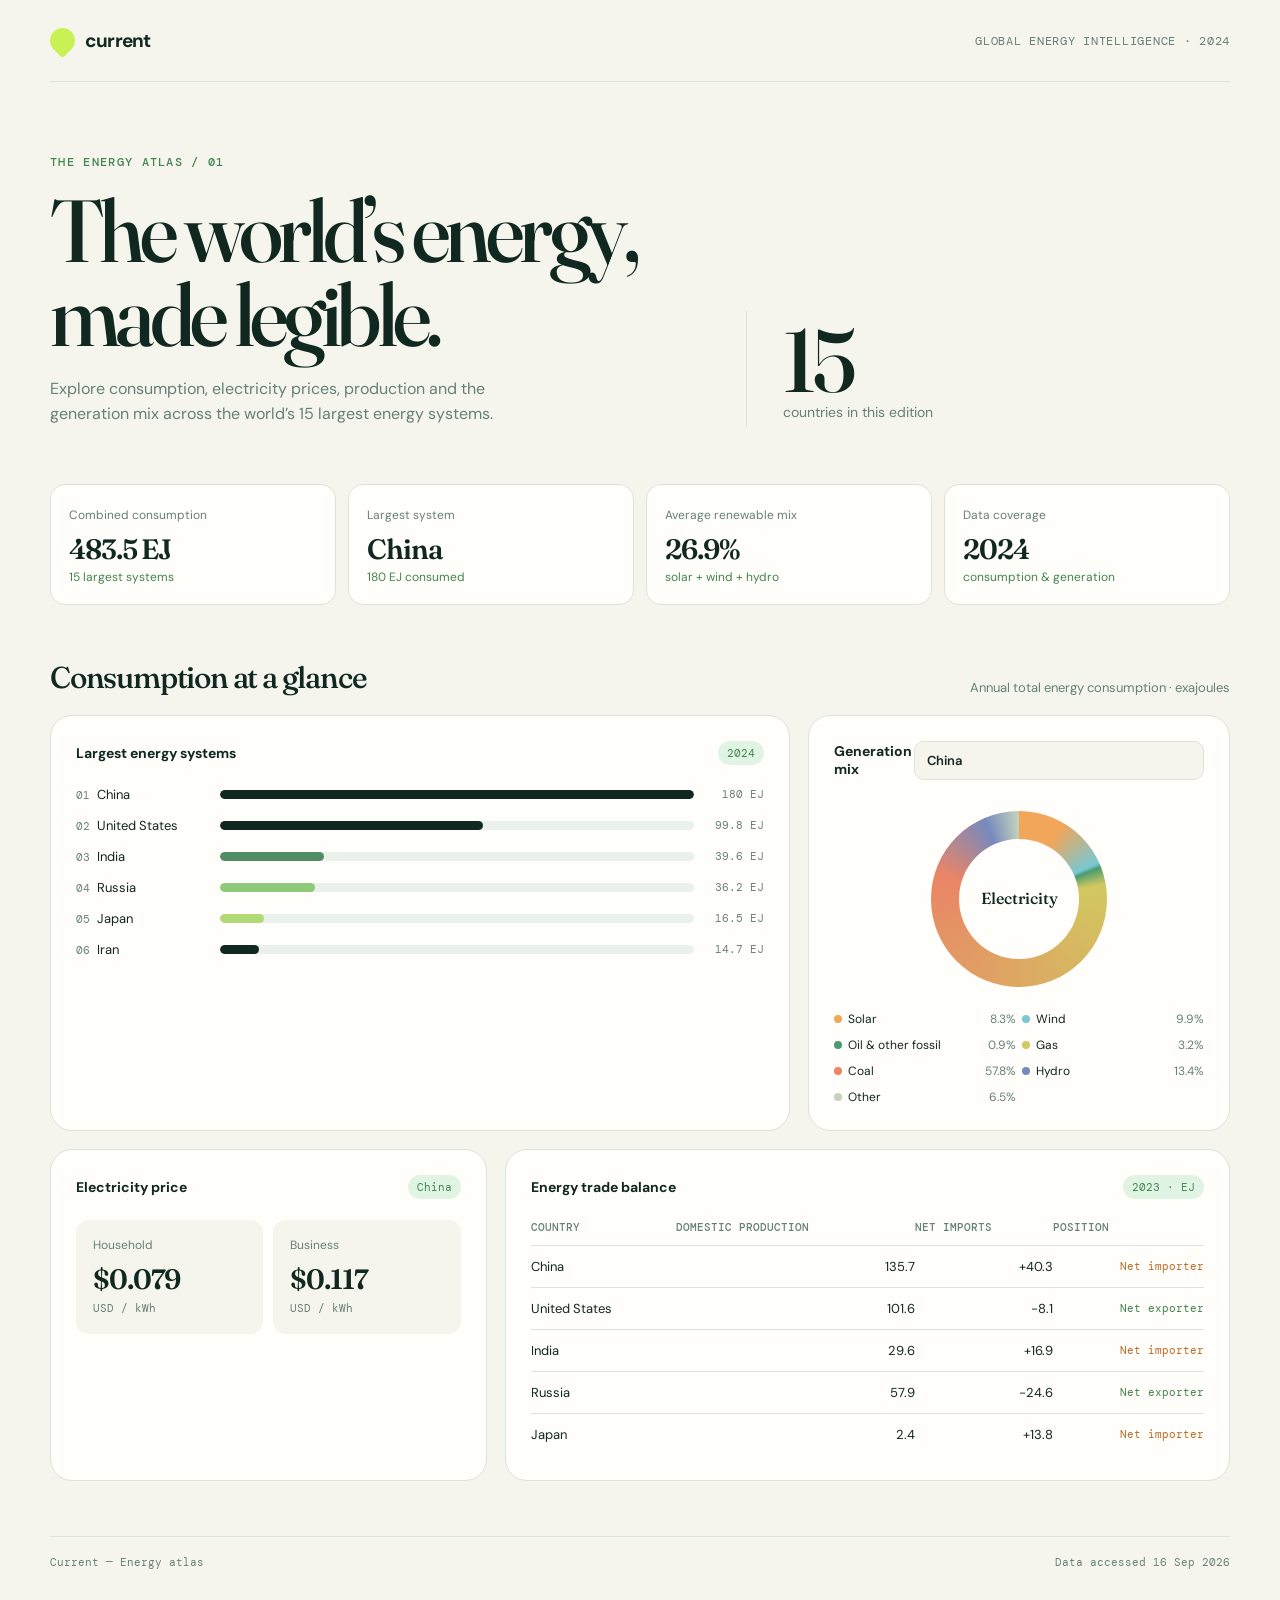
==== index.html @ 4c7f2e37 "init commit" ====
<!doctype html>
<html lang="en">
<head>
  <meta charset="utf-8" />
  <meta name="viewport" content="width=device-width, initial-scale=1" />
  <meta name="description" content="A clear view of the world's largest energy systems." />
  <title>Current / Energy Atlas</title>
  <link rel="preconnect" href="https://fonts.googleapis.com">
  <link rel="preconnect" href="https://fonts.gstatic.com" crossorigin>
  <link href="https://fonts.googleapis.com/css2?family=DM+Mono:wght@400;500&family=DM+Sans:opsz,wght@9..40,400;9..40,500;9..40,600;9..40,700&family=Fraunces:opsz,wght@9..144,500;9..144,600&display=swap" rel="stylesheet">
  <style>
    :root { --ink:#10281f; --muted:#658077; --line:#d9e4dd; --paper:#f5f5ee; --card:#fffefa; --lime:#c8f254; --mint:#dff4e2; --blue:#6bd5ce; --orange:#ffb364; --radius:22px; }
    * { box-sizing:border-box; } body { margin:0; background:var(--paper); color:var(--ink); font-family:"DM Sans",system-ui,sans-serif; }
    .shell { width:min(1180px,calc(100% - 40px)); margin:auto; }
    nav { height:82px; display:flex; align-items:center; justify-content:space-between; border-bottom:1px solid var(--line); }
    .brand { font-size:19px; font-weight:700; letter-spacing:-.8px; display:flex; align-items:center; gap:10px; }.mark{width:25px;height:25px;border-radius:50% 50% 50% 3px;background:var(--lime);transform:rotate(-45deg);display:inline-block}.nav-note{font:12px "DM Mono",monospace;color:var(--muted);text-transform:uppercase;letter-spacing:.06em}
    .hero { padding:72px 0 42px; display:grid; grid-template-columns:1.15fr .85fr; gap:42px; align-items:end; }.eyebrow { color:#43844f; text-transform:uppercase; font:500 12px "DM Mono",monospace; letter-spacing:.11em; }.hero h1{font:500 clamp(48px,7vw,88px)/.96 Fraunces,Georgia,serif; letter-spacing:-.055em; margin:18px 0 20px; max-width:740px}.hero p { max-width:460px; line-height:1.55;color:var(--muted);font-size:16px;margin:0 }.hero-stat{border-left:1px solid var(--line);padding:10px 0 5px 36px}.hero-stat b{display:block;font:500 clamp(56px,7vw,88px)/.9 Fraunces,serif;letter-spacing:-.06em}.hero-stat span{color:var(--muted);font-size:14px}
    .metrics{display:grid;grid-template-columns:repeat(4,1fr);gap:12px;margin:15px 0 54px}.metric{background:var(--card);border:1px solid var(--line);border-radius:15px;padding:18px}.metric .label{color:var(--muted);font-size:12px}.metric strong{display:block;font:600 28px/1.15 Fraunces,serif;letter-spacing:-.04em;margin-top:9px}.metric em{font-style:normal;font-size:12px;color:#43844f}
    .section-head{display:flex;justify-content:space-between;align-items:flex-end;margin-bottom:19px}.section-head h2{font:500 30px Fraunces,serif;letter-spacing:-.04em;margin:0}.section-head p{margin:0;color:var(--muted);font-size:13px}.dashboard{display:grid;grid-template-columns:1.58fr .9fr;gap:18px}.panel{background:var(--card);border:1px solid var(--line);border-radius:var(--radius);padding:25px}.panel-title{display:flex;align-items:center;justify-content:space-between;margin-bottom:21px}.panel-title h3{font-size:14px;margin:0}.pill{background:var(--mint);color:#43844f;border-radius:20px;padding:5px 9px;font:11px "DM Mono",monospace}
    .bar-row{display:grid;grid-template-columns:134px 1fr 60px;gap:10px;align-items:center;margin:14px 0;font-size:13px}.rank{color:var(--muted);font:11px "DM Mono",monospace;margin-right:7px}.track{height:9px;border-radius:10px;background:#eaf0ea;overflow:hidden}.fill{height:100%;border-radius:10px;background:var(--ink)}.bar-row:nth-child(3) .fill{background:#518c65}.bar-row:nth-child(4) .fill{background:#8ec977}.bar-row:nth-child(5) .fill{background:#b2da74}.value{text-align:right;font:11px "DM Mono",monospace;color:var(--muted)}
    .country-select{width:100%;appearance:none;border:1px solid var(--line);border-radius:10px;padding:10px 34px 10px 12px;background:var(--paper);font:600 13px "DM Sans";color:var(--ink)}.mix-wrap{display:flex;align-items:center;justify-content:center;margin:31px 0 24px}.donut{width:176px;height:176px;border-radius:50%;position:relative;background:conic-gradient(var(--colors));}.donut:after{content:"Electricity";position:absolute;inset:28px;background:var(--card);border-radius:50%;display:grid;place-items:center;text-align:center;font:500 16px/1.1 Fraunces,serif}.legend{display:grid;grid-template-columns:1fr 1fr;gap:10px 6px;font-size:12px}.legend div{display:flex;align-items:center;justify-content:space-between;color:var(--muted)}.dot{width:8px;height:8px;border-radius:50%;display:inline-block;margin-right:6px}.legend-label{margin-right:auto;color:var(--ink)}
    .lower{display:grid;grid-template-columns:.94fr 1.56fr;gap:18px;margin:18px 0 55px}.price{display:grid;grid-template-columns:1fr 1fr;gap:10px}.price-card{background:var(--paper);border-radius:13px;padding:17px}.price-card span{display:block;color:var(--muted);font-size:12px}.price-card strong{font:600 28px Fraunces,serif;letter-spacing:-.04em;display:block;margin-top:9px}.price-card small{font:11px "DM Mono",monospace;color:var(--muted)}
    .table{width:100%;border-collapse:collapse;font-size:13px}.table th{font:500 11px "DM Mono",monospace;text-transform:uppercase;color:var(--muted);padding:0 0 11px;text-align:left}.table td{padding:12px 0;border-top:1px solid var(--line)}.table td:not(:first-child){text-align:right}.trade{font:11px "DM Mono",monospace}.trade.export{color:#43844f}.trade.import{color:#bd6a28} footer{border-top:1px solid var(--line);padding:18px 0 40px;color:var(--muted);display:flex;justify-content:space-between;font:11px "DM Mono",monospace}
    @media(max-width:760px){.shell{width:min(100% - 28px,1180px)}nav{height:67px}.hero{padding:44px 0 30px;display:block}.hero-stat{border-left:0;border-top:1px solid var(--line);padding:26px 0 0;margin-top:35px}.metrics{grid-template-columns:1fr 1fr;margin-bottom:40px}.dashboard,.lower{grid-template-columns:1fr}.bar-row{grid-template-columns:110px 1fr 52px}.section-head p{display:none}.nav-note{display:none}.panel{padding:19px}.hero h1{font-size:51px}}
  </style>
</head>
<body>
  <main class="shell">
    <nav><div class="brand"><i class="mark"></i>current</div><div class="nav-note">Global energy intelligence · 2024</div></nav>
    <section class="hero"><div><div class="eyebrow">The energy atlas / 01</div><h1>The world’s energy, made legible.</h1><p>Explore consumption, electricity prices, production and the generation mix across the world’s 15 largest energy systems.</p></div><div class="hero-stat"><b id="countryCount">15</b><span>countries in this edition</span></div></section>
    <section class="metrics" id="metrics"></section>
    <div class="section-head"><h2>Consumption at a glance</h2><p>Annual total energy consumption · exajoules</p></div>
    <section class="dashboard"><article class="panel"><div class="panel-title"><h3>Largest energy systems</h3><span class="pill">2024</span></div><div id="bars"></div></article><article class="panel"><div class="panel-title"><h3>Generation mix</h3><select class="country-select" id="countrySelect" aria-label="Select country"></select></div><div class="mix-wrap"><div id="donut" class="donut"></div></div><div id="legend" class="legend"></div></article></section>
    <section class="lower"><article class="panel"><div class="panel-title"><h3>Electricity price</h3><span class="pill" id="priceCountry">China</span></div><div class="price"><div class="price-card"><span>Household</span><strong id="housePrice">—</strong><small>USD / kWh</small></div><div class="price-card"><span>Business</span><strong id="businessPrice">—</strong><small>USD / kWh</small></div></div></article><article class="panel"><div class="panel-title"><h3>Energy trade balance</h3><span class="pill">2023 · EJ</span></div><table class="table"><thead><tr><th>Country</th><th>Domestic production</th><th>Net imports</th><th>Position</th></tr></thead><tbody id="tradeRows"></tbody></table></article></section>
    <footer><span>Current — Energy atlas</span><span id="updated">Data accessed 16 Sep 2026</span></footer>
  </main>
  <script>
    const colors = ['#f1a65a','#79c8d2','#4c9b70','#d1c860','#ea8566','#7789bd','#c3d3bd'];
    const labels = ['Solar','Wind','Oil & other fossil','Gas','Coal','Hydro','Other'];
    const fields = ['electricity_generation_solar_pct','electricity_generation_wind_pct','electricity_generation_oil_and_other_fossil_pct','electricity_generation_gas_pct','electricity_generation_coal_pct','electricity_generation_hydro_pct','electricity_generation_other_pct'];
    function parseCSV(text){ const rows=[]; let row=[],cell='',q=false; for(let i=0;i<text.length;i++){let c=text[i]; if(c==='"'){if(q&&text[i+1]==='"'){cell+='"';i++}else q=!q}else if(c===','&&!q){row.push(cell);cell=''}else if((c==='\n'||c==='\r')&&!q){if(c==='\r'&&text[i+1]==='\n')i++;row.push(cell); if(row.length>1)rows.push(row);row=[];cell=''}else cell+=c} if(cell||row.length){row.push(cell);rows.push(row)} let head=rows.shift();return rows.map(r=>Object.fromEntries(head.map((h,i)=>[h,r[i]??'']))); }
    const num=(x)=>Number(x)||0, fmt=(x,d=1)=>num(x).toLocaleString(undefined,{maximumFractionDigits:d});
    fetch('energy-data.csv').then(r=>r.text()).then(text=>render(parseCSV(text))).catch(()=>document.body.insertAdjacentHTML('afterbegin','<p>Could not load energy-data.csv. Please serve this folder with a local web server.</p>'));
    function render(data){
      data.sort((a,b)=>num(a.total_energy_consumption_rank)-num(b.total_energy_consumption_rank)); document.querySelector('#countryCount').textContent=data.length;
      const total=data.reduce((s,d)=>s+num(d.total_energy_consumption_exajoules),0), renewable=data.reduce((s,d)=>s+num(d.electricity_generation_solar_pct)+num(d.electricity_generation_wind_pct)+num(d.electricity_generation_hydro_pct),0)/data.length;
      document.querySelector('#metrics').innerHTML=`<div class="metric"><span class="label">Combined consumption</span><strong>${fmt(total)} EJ</strong><em>15 largest systems</em></div><div class="metric"><span class="label">Largest system</span><strong>${data[0].country}</strong><em>${fmt(data[0].total_energy_consumption_exajoules)} EJ consumed</em></div><div class="metric"><span class="label">Average renewable mix</span><strong>${fmt(renewable)}%</strong><em>solar + wind + hydro</em></div><div class="metric"><span class="label">Data coverage</span><strong>2024</strong><em>consumption & generation</em></div>`;
      const top=data.slice(0,6), max=num(top[0].total_energy_consumption_exajoules); document.querySelector('#bars').innerHTML=top.map((d,i)=>`<div class="bar-row"><div><span class="rank">0${i+1}</span>${d.country}</div><div class="track"><div class="fill" style="width:${num(d.total_energy_consumption_exajoules)/max*100}%"></div></div><div class="value">${fmt(d.total_energy_consumption_exajoules)} EJ</div></div>`).join('');
      const select=document.querySelector('#countrySelect');select.innerHTML=data.map(d=>`<option>${d.country}</option>`).join(''); select.addEventListener('change',()=>showCountry(data.find(d=>d.country===select.value)));showCountry(data[0]);
      document.querySelector('#tradeRows').innerHTML=data.slice(0,5).map(d=>{let n=num(d.total_energy_net_imports_ej), kind=n>0?'import':'export';return `<tr><td>${d.country}</td><td>${fmt(d.total_energy_domestic_production_ej)}</td><td>${n>0?'+':''}${fmt(n)}</td><td class="trade ${kind}">${kind==='import'?'Net importer':'Net exporter'}</td></tr>`}).join('');
      function showCountry(d){const values=fields.map(f=>num(d[f])), stops=values.reduce((a,v,i)=>{let p=(a[i-1]?.p||0)+v; a.push({p,c:colors[i]});return a},[]).map(s=>`${s.c} ${s.p.toFixed(2)}%`).join(','); document.querySelector('#donut').style.setProperty('--colors',stops);document.querySelector('#legend').innerHTML=values.map((v,i)=>`<div><i class="dot" style="background:${colors[i]}"></i><span class="legend-label">${labels[i]}</span><span>${fmt(v)}%</span></div>`).join('');document.querySelector('#priceCountry').textContent=d.country;document.querySelector('#housePrice').textContent=d.household_price_usd_per_kwh?`$${Number(d.household_price_usd_per_kwh).toFixed(3)}`:'—';document.querySelector('#businessPrice').textContent=d.business_price_usd_per_kwh?`$${Number(d.business_price_usd_per_kwh).toFixed(3)}`:'—';}
    }
  </script>
</body>
</html>
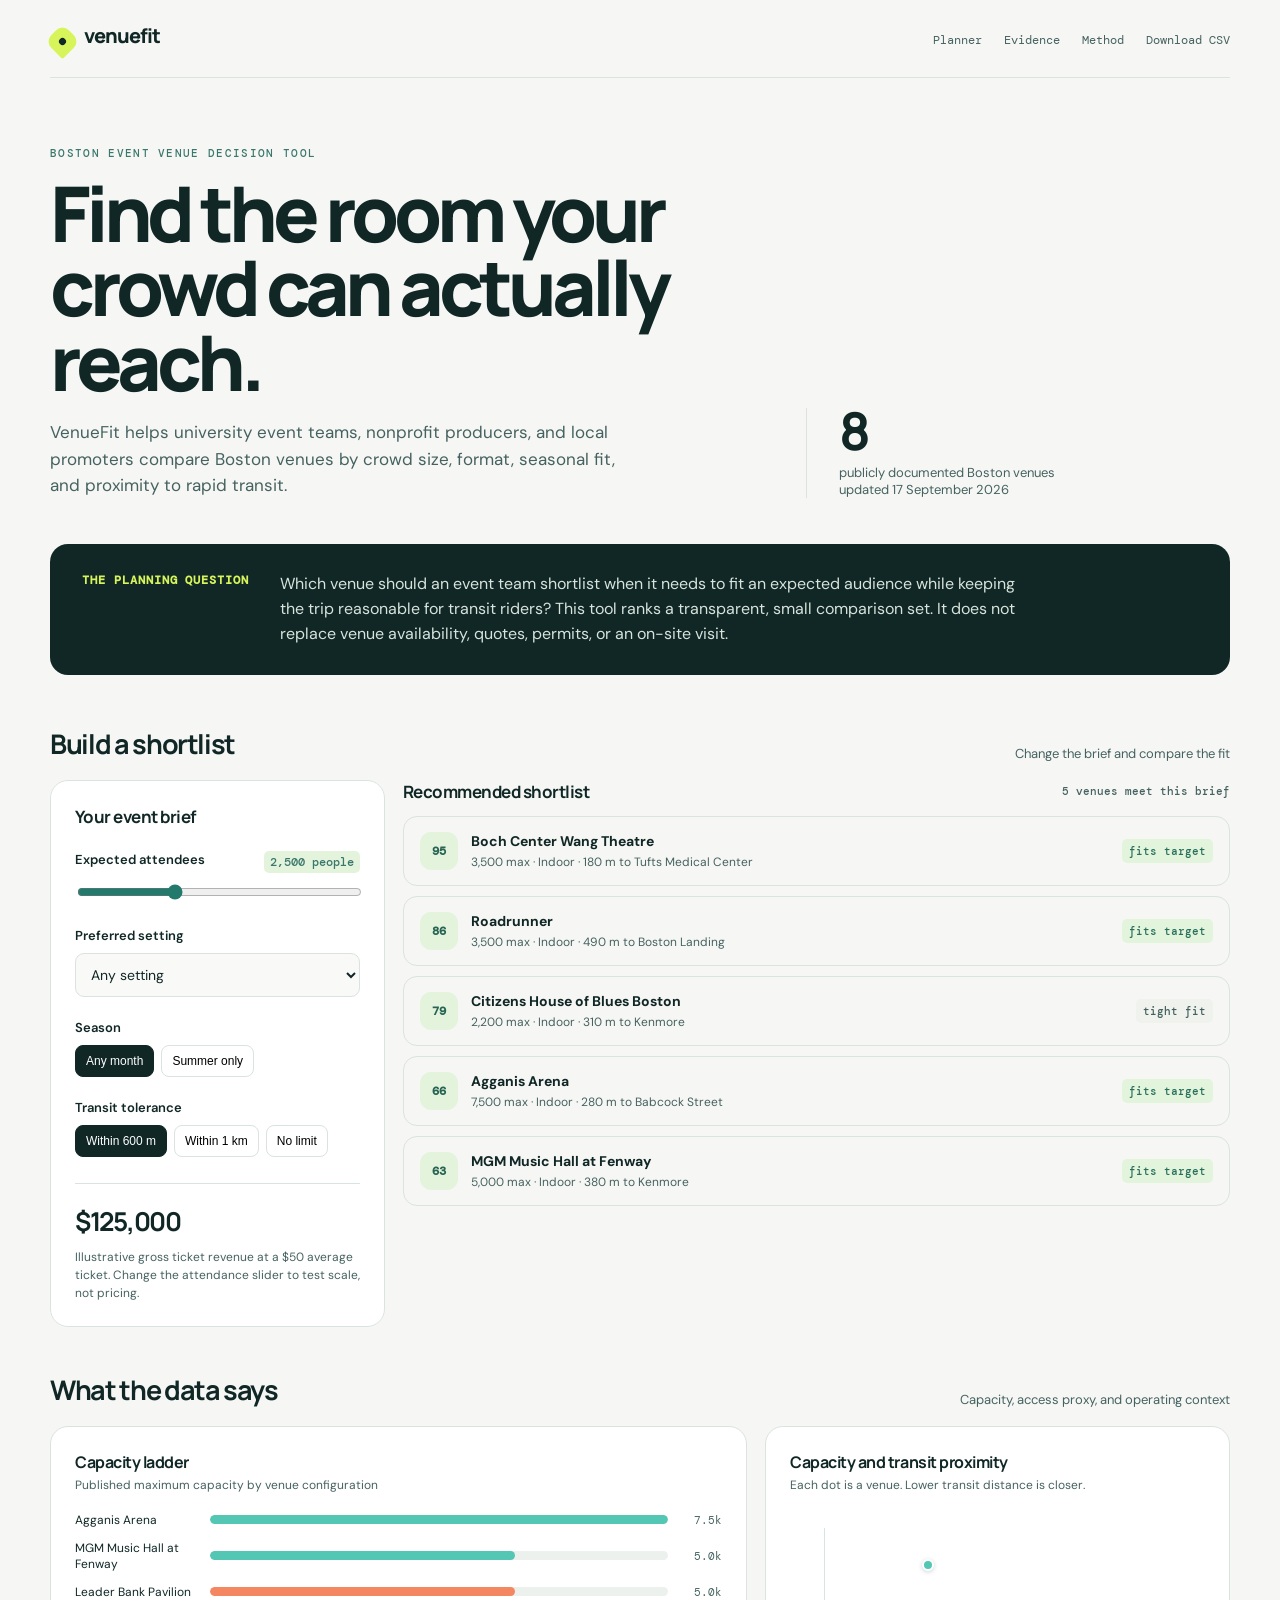
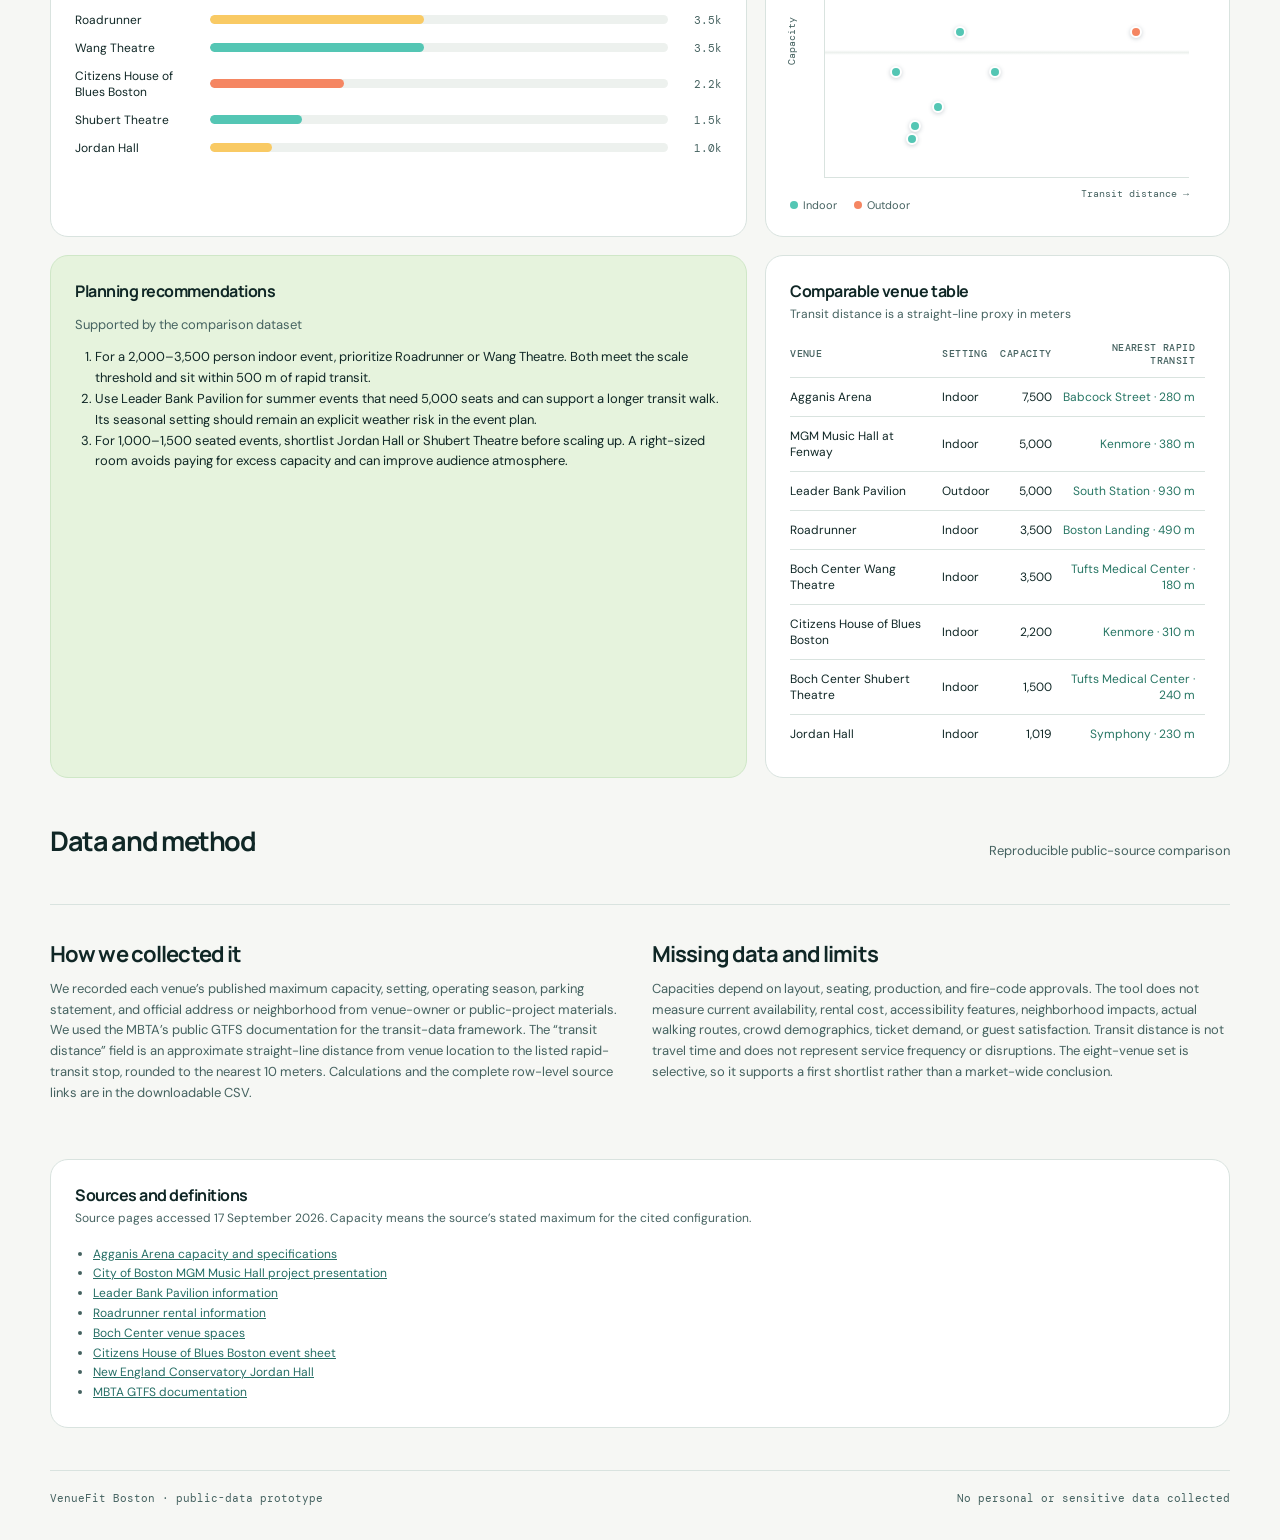
==== commit f11fba97: "initial deliverables" ====
--- a/index.html
+++ b/index.html
@@ -1,55 +1,39 @@
 <!doctype html>
 <html lang="en">
 <head>
-  <meta charset="utf-8" />
-  <meta name="viewport" content="width=device-width, initial-scale=1" />
-  <meta name="description" content="A clear view of the world's largest energy systems." />
-  <title>Current / Energy Atlas</title>
-  <link rel="preconnect" href="https://fonts.googleapis.com">
-  <link rel="preconnect" href="https://fonts.gstatic.com" crossorigin>
-  <link href="https://fonts.googleapis.com/css2?family=DM+Mono:wght@400;500&family=DM+Sans:opsz,wght@9..40,400;9..40,500;9..40,600;9..40,700&family=Fraunces:opsz,wght@9..144,500;9..144,600&display=swap" rel="stylesheet">
+  <meta charset="utf-8"><meta name="viewport" content="width=device-width,initial-scale=1">
+  <title>VenueFit Boston | Event venue planner</title>
+  <meta name="description" content="A public-data venue planner for Boston event teams.">
+  <link rel="preconnect" href="https://fonts.googleapis.com"><link rel="preconnect" href="https://fonts.gstatic.com" crossorigin>
+  <link href="https://fonts.googleapis.com/css2?family=DM+Mono:wght@400;500&family=DM+Sans:opsz,wght@9..40,400;9..40,500;9..40,600;9..40,700&family=Manrope:wght@500;600;700;800&display=swap" rel="stylesheet">
   <style>
-    :root { --ink:#10281f; --muted:#658077; --line:#d9e4dd; --paper:#f5f5ee; --card:#fffefa; --lime:#c8f254; --mint:#dff4e2; --blue:#6bd5ce; --orange:#ffb364; --radius:22px; }
-    * { box-sizing:border-box; } body { margin:0; background:var(--paper); color:var(--ink); font-family:"DM Sans",system-ui,sans-serif; }
-    .shell { width:min(1180px,calc(100% - 40px)); margin:auto; }
-    nav { height:82px; display:flex; align-items:center; justify-content:space-between; border-bottom:1px solid var(--line); }
-    .brand { font-size:19px; font-weight:700; letter-spacing:-.8px; display:flex; align-items:center; gap:10px; }.mark{width:25px;height:25px;border-radius:50% 50% 50% 3px;background:var(--lime);transform:rotate(-45deg);display:inline-block}.nav-note{font:12px "DM Mono",monospace;color:var(--muted);text-transform:uppercase;letter-spacing:.06em}
-    .hero { padding:72px 0 42px; display:grid; grid-template-columns:1.15fr .85fr; gap:42px; align-items:end; }.eyebrow { color:#43844f; text-transform:uppercase; font:500 12px "DM Mono",monospace; letter-spacing:.11em; }.hero h1{font:500 clamp(48px,7vw,88px)/.96 Fraunces,Georgia,serif; letter-spacing:-.055em; margin:18px 0 20px; max-width:740px}.hero p { max-width:460px; line-height:1.55;color:var(--muted);font-size:16px;margin:0 }.hero-stat{border-left:1px solid var(--line);padding:10px 0 5px 36px}.hero-stat b{display:block;font:500 clamp(56px,7vw,88px)/.9 Fraunces,serif;letter-spacing:-.06em}.hero-stat span{color:var(--muted);font-size:14px}
-    .metrics{display:grid;grid-template-columns:repeat(4,1fr);gap:12px;margin:15px 0 54px}.metric{background:var(--card);border:1px solid var(--line);border-radius:15px;padding:18px}.metric .label{color:var(--muted);font-size:12px}.metric strong{display:block;font:600 28px/1.15 Fraunces,serif;letter-spacing:-.04em;margin-top:9px}.metric em{font-style:normal;font-size:12px;color:#43844f}
-    .section-head{display:flex;justify-content:space-between;align-items:flex-end;margin-bottom:19px}.section-head h2{font:500 30px Fraunces,serif;letter-spacing:-.04em;margin:0}.section-head p{margin:0;color:var(--muted);font-size:13px}.dashboard{display:grid;grid-template-columns:1.58fr .9fr;gap:18px}.panel{background:var(--card);border:1px solid var(--line);border-radius:var(--radius);padding:25px}.panel-title{display:flex;align-items:center;justify-content:space-between;margin-bottom:21px}.panel-title h3{font-size:14px;margin:0}.pill{background:var(--mint);color:#43844f;border-radius:20px;padding:5px 9px;font:11px "DM Mono",monospace}
-    .bar-row{display:grid;grid-template-columns:134px 1fr 60px;gap:10px;align-items:center;margin:14px 0;font-size:13px}.rank{color:var(--muted);font:11px "DM Mono",monospace;margin-right:7px}.track{height:9px;border-radius:10px;background:#eaf0ea;overflow:hidden}.fill{height:100%;border-radius:10px;background:var(--ink)}.bar-row:nth-child(3) .fill{background:#518c65}.bar-row:nth-child(4) .fill{background:#8ec977}.bar-row:nth-child(5) .fill{background:#b2da74}.value{text-align:right;font:11px "DM Mono",monospace;color:var(--muted)}
-    .country-select{width:100%;appearance:none;border:1px solid var(--line);border-radius:10px;padding:10px 34px 10px 12px;background:var(--paper);font:600 13px "DM Sans";color:var(--ink)}.mix-wrap{display:flex;align-items:center;justify-content:center;margin:31px 0 24px}.donut{width:176px;height:176px;border-radius:50%;position:relative;background:conic-gradient(var(--colors));}.donut:after{content:"Electricity";position:absolute;inset:28px;background:var(--card);border-radius:50%;display:grid;place-items:center;text-align:center;font:500 16px/1.1 Fraunces,serif}.legend{display:grid;grid-template-columns:1fr 1fr;gap:10px 6px;font-size:12px}.legend div{display:flex;align-items:center;justify-content:space-between;color:var(--muted)}.dot{width:8px;height:8px;border-radius:50%;display:inline-block;margin-right:6px}.legend-label{margin-right:auto;color:var(--ink)}
-    .lower{display:grid;grid-template-columns:.94fr 1.56fr;gap:18px;margin:18px 0 55px}.price{display:grid;grid-template-columns:1fr 1fr;gap:10px}.price-card{background:var(--paper);border-radius:13px;padding:17px}.price-card span{display:block;color:var(--muted);font-size:12px}.price-card strong{font:600 28px Fraunces,serif;letter-spacing:-.04em;display:block;margin-top:9px}.price-card small{font:11px "DM Mono",monospace;color:var(--muted)}
-    .table{width:100%;border-collapse:collapse;font-size:13px}.table th{font:500 11px "DM Mono",monospace;text-transform:uppercase;color:var(--muted);padding:0 0 11px;text-align:left}.table td{padding:12px 0;border-top:1px solid var(--line)}.table td:not(:first-child){text-align:right}.trade{font:11px "DM Mono",monospace}.trade.export{color:#43844f}.trade.import{color:#bd6a28} footer{border-top:1px solid var(--line);padding:18px 0 40px;color:var(--muted);display:flex;justify-content:space-between;font:11px "DM Mono",monospace}
-    @media(max-width:760px){.shell{width:min(100% - 28px,1180px)}nav{height:67px}.hero{padding:44px 0 30px;display:block}.hero-stat{border-left:0;border-top:1px solid var(--line);padding:26px 0 0;margin-top:35px}.metrics{grid-template-columns:1fr 1fr;margin-bottom:40px}.dashboard,.lower{grid-template-columns:1fr}.bar-row{grid-template-columns:110px 1fr 52px}.section-head p{display:none}.nav-note{display:none}.panel{padding:19px}.hero h1{font-size:51px}}
+  :root{--ink:#102726;--mid:#456260;--line:#d9e3df;--paper:#f6f7f4;--surface:#fff;--lime:#d7f55a;--teal:#54c6b4;--coral:#f58662;--sun:#f9ca64;--radius:18px}*{box-sizing:border-box}html{scroll-behavior:smooth}body{margin:0;background:var(--paper);color:var(--ink);font-family:"DM Sans",system-ui,sans-serif}.wrap{width:min(1180px,calc(100% - 40px));margin:auto}nav{height:78px;display:flex;align-items:center;justify-content:space-between;border-bottom:1px solid var(--line)}.brand{font:800 20px Manrope,sans-serif;letter-spacing:-1px}.pin{display:inline-grid;place-items:center;width:25px;height:25px;border-radius:9px 9px 9px 2px;background:var(--lime);transform:rotate(-45deg);margin-right:9px}.pin:after{content:"";width:7px;height:7px;background:var(--ink);border-radius:50%}.pin+span{display:inline-block;transform:translateY(-2px)}nav a{color:var(--mid);text-decoration:none;font:12px "DM Mono",monospace;margin-left:22px}nav a:hover{color:var(--ink)}.hero{padding:68px 0 46px;display:grid;grid-template-columns:1.25fr .75fr;gap:50px}.kicker{font:500 11px "DM Mono",monospace;letter-spacing:.12em;text-transform:uppercase;color:#3b776d}.hero h1{font:800 clamp(42px,6vw,78px)/.97 Manrope,sans-serif;letter-spacing:-.065em;max-width:730px;margin:16px 0 20px}.hero p{color:var(--mid);font-size:17px;line-height:1.55;max-width:570px;margin:0}.hero-aside{align-self:end;border-left:1px solid var(--line);padding-left:32px}.hero-aside strong{display:block;font:700 52px/.9 Manrope,sans-serif;letter-spacing:-.06em}.hero-aside span{display:block;font-size:13px;color:var(--mid);margin-top:10px}.intro{background:var(--ink);color:#f4f8f2;border-radius:var(--radius);padding:28px 32px;display:grid;grid-template-columns:180px 1fr;gap:18px;margin-bottom:50px}.intro b{font:600 12px "DM Mono",monospace;letter-spacing:.08em;text-transform:uppercase;color:var(--lime)}.intro p{margin:0;line-height:1.55;color:#d7e3db;max-width:760px}.section-head{display:flex;align-items:end;justify-content:space-between;margin:44px 0 18px}.section-head h2{font:700 27px Manrope,sans-serif;letter-spacing:-.05em;margin:0}.section-head p{font-size:13px;color:var(--mid);margin:0}.planner{display:grid;grid-template-columns:335px 1fr;gap:18px}.controls,.panel{background:var(--surface);border:1px solid var(--line);border-radius:var(--radius)}.controls{padding:24px;height:max-content;position:sticky;top:16px}.controls h3{font:700 17px Manrope;margin:0 0 23px;letter-spacing:-.03em}.field{margin:0 0 22px}.field label{display:flex;justify-content:space-between;font-size:13px;font-weight:600;margin-bottom:9px}.field output{font:500 12px "DM Mono",monospace;color:#3b776d;background:#e4f4dc;padding:3px 6px;border-radius:5px}input[type=range]{width:100%;accent-color:#24796d}select{width:100%;border:1px solid var(--line);border-radius:9px;padding:11px;background:#f9faf8;color:var(--ink);font:14px "DM Sans"}.switches{display:flex;gap:7px;flex-wrap:wrap}.switch{border:1px solid var(--line);border-radius:8px;padding:8px 10px;background:#fff;font-size:12px;cursor:pointer}.switch.active{background:var(--ink);border-color:var(--ink);color:white}.calc{border-top:1px solid var(--line);padding-top:19px;margin-top:26px}.calc p{font-size:12px;color:var(--mid);line-height:1.5;margin:9px 0 0}.calc strong{font:700 26px Manrope;letter-spacing:-.05em}.result-top{display:flex;justify-content:space-between;align-items:center;margin-bottom:13px}.result-top h3{margin:0;font:700 17px Manrope;letter-spacing:-.03em}.count{font:500 11px "DM Mono",monospace;color:var(--mid)}.venue-list{display:grid;gap:10px}.venue{border:1px solid var(--line);border-radius:14px;padding:15px 16px;display:grid;grid-template-columns:39px 1fr auto;gap:12px;align-items:center;transition:.18s}.venue:hover{border-color:#98b7ae;transform:translateY(-1px)}.score{width:38px;height:38px;border-radius:11px;display:grid;place-items:center;background:#e4f4dc;color:#286454;font:600 12px "DM Mono",monospace}.venue h4{margin:0 0 4px;font-size:14px}.venue p{margin:0;color:var(--mid);font-size:12px}.tag{font:500 11px "DM Mono",monospace;padding:5px 7px;border-radius:5px;background:#f0f2ee;color:var(--mid);text-align:right}.tag.good{background:#e3f4dc;color:#28705c}.insights{display:grid;grid-template-columns:1.2fr .8fr;gap:18px}.panel{padding:24px}.panel h3{font:700 16px Manrope;margin:0 0 4px;letter-spacing:-.03em}.sub{font-size:12px;color:var(--mid);margin:0 0 19px}.bar-row{display:grid;grid-template-columns:125px 1fr 44px;gap:10px;align-items:center;margin:12px 0;font-size:12px}.track{height:9px;background:#edf1ee;border-radius:10px;overflow:hidden}.fill{height:100%;background:var(--teal);border-radius:10px}.bar-row:nth-child(4n) .fill{background:var(--sun)}.bar-row:nth-child(3n) .fill{background:var(--coral)}.bar-row span:last-child{text-align:right;color:var(--mid);font:11px "DM Mono",monospace}.scatter{height:250px;position:relative;border-bottom:1px solid var(--line);border-left:1px solid var(--line);margin:35px 16px 20px 34px;background:linear-gradient(to top,transparent 49%,#edf1ee 50%,transparent 51%)}.yaxis,.xaxis{position:absolute;font:10px "DM Mono",monospace;color:var(--mid)}.yaxis{transform:rotate(-90deg);left:-58px;top:106px}.xaxis{right:0;bottom:-23px}.dot{position:absolute;width:12px;height:12px;border:2px solid white;border-radius:50%;background:var(--teal);box-shadow:0 1px 4px #4564;cursor:default}.dot.outdoor{background:var(--coral)}.dot:hover:after{content:attr(data-name);position:absolute;white-space:nowrap;bottom:15px;left:7px;background:var(--ink);color:white;padding:5px 6px;border-radius:4px;font:10px "DM Mono",monospace;z-index:2}.legend{display:flex;gap:17px;color:var(--mid);font-size:11px}.legend i{display:inline-block;width:8px;height:8px;border-radius:50%;margin-right:5px;background:var(--teal)}.legend i.out{background:var(--coral)}.recommend{background:#e6f3dd;border-color:#cfe7c7}.recommend p{line-height:1.5;font-size:13px;margin:13px 0}.recommend ol{margin:12px 0 0;padding-left:20px;font-size:13px;line-height:1.6}.tablewrap{overflow:auto}.table{border-collapse:collapse;width:100%;font-size:12px}.table th{text-align:left;color:var(--mid);font:500 10px "DM Mono",monospace;text-transform:uppercase;letter-spacing:.04em;padding:0 10px 10px 0}.table td{padding:11px 10px 11px 0;border-top:1px solid var(--line)}.table td:nth-child(n+3),.table th:nth-child(n+3){text-align:right}.transit{color:#277664}.source-list{margin:0;padding-left:18px;font-size:12px;color:var(--mid);line-height:1.65}.source-list a{color:#256e65}.limits{display:grid;grid-template-columns:1fr 1fr;gap:24px;border-top:1px solid var(--line);margin-top:45px;padding:34px 0 55px}.limits h2{font:700 22px Manrope;letter-spacing:-.04em;margin:0 0 10px}.limits p{font-size:13px;line-height:1.6;color:var(--mid);margin:0}footer{padding:20px 0 35px;border-top:1px solid var(--line);display:flex;justify-content:space-between;font:11px "DM Mono",monospace;color:var(--mid)}@media(max-width:780px){.wrap{width:min(100% - 28px,1180px)}nav a:not(:last-child){display:none}.hero{padding:47px 0 30px;display:block}.hero-aside{border-left:0;border-top:1px solid var(--line);padding:25px 0 0;margin-top:32px}.intro{display:block;padding:22px;margin-bottom:35px}.intro p{margin-top:10px}.planner,.insights{grid-template-columns:1fr}.controls{position:static}.section-head p{display:none}.limits{grid-template-columns:1fr;gap:24px}.bar-row{grid-template-columns:105px 1fr 40px}.venue{grid-template-columns:37px 1fr}.venue .tag{grid-column:2;text-align:left;width:max-content}.panel{padding:18px}footer{display:block;line-height:2}}
   </style>
 </head>
-<body>
-  <main class="shell">
-    <nav><div class="brand"><i class="mark"></i>current</div><div class="nav-note">Global energy intelligence · 2024</div></nav>
-    <section class="hero"><div><div class="eyebrow">The energy atlas / 01</div><h1>The world’s energy, made legible.</h1><p>Explore consumption, electricity prices, production and the generation mix across the world’s 15 largest energy systems.</p></div><div class="hero-stat"><b id="countryCount">15</b><span>countries in this edition</span></div></section>
-    <section class="metrics" id="metrics"></section>
-    <div class="section-head"><h2>Consumption at a glance</h2><p>Annual total energy consumption · exajoules</p></div>
-    <section class="dashboard"><article class="panel"><div class="panel-title"><h3>Largest energy systems</h3><span class="pill">2024</span></div><div id="bars"></div></article><article class="panel"><div class="panel-title"><h3>Generation mix</h3><select class="country-select" id="countrySelect" aria-label="Select country"></select></div><div class="mix-wrap"><div id="donut" class="donut"></div></div><div id="legend" class="legend"></div></article></section>
-    <section class="lower"><article class="panel"><div class="panel-title"><h3>Electricity price</h3><span class="pill" id="priceCountry">China</span></div><div class="price"><div class="price-card"><span>Household</span><strong id="housePrice">—</strong><small>USD / kWh</small></div><div class="price-card"><span>Business</span><strong id="businessPrice">—</strong><small>USD / kWh</small></div></div></article><article class="panel"><div class="panel-title"><h3>Energy trade balance</h3><span class="pill">2023 · EJ</span></div><table class="table"><thead><tr><th>Country</th><th>Domestic production</th><th>Net imports</th><th>Position</th></tr></thead><tbody id="tradeRows"></tbody></table></article></section>
-    <footer><span>Current — Energy atlas</span><span id="updated">Data accessed 16 Sep 2026</span></footer>
-  </main>
-  <script>
-    const colors = ['#f1a65a','#79c8d2','#4c9b70','#d1c860','#ea8566','#7789bd','#c3d3bd'];
-    const labels = ['Solar','Wind','Oil & other fossil','Gas','Coal','Hydro','Other'];
-    const fields = ['electricity_generation_solar_pct','electricity_generation_wind_pct','electricity_generation_oil_and_other_fossil_pct','electricity_generation_gas_pct','electricity_generation_coal_pct','electricity_generation_hydro_pct','electricity_generation_other_pct'];
-    function parseCSV(text){ const rows=[]; let row=[],cell='',q=false; for(let i=0;i<text.length;i++){let c=text[i]; if(c==='"'){if(q&&text[i+1]==='"'){cell+='"';i++}else q=!q}else if(c===','&&!q){row.push(cell);cell=''}else if((c==='\n'||c==='\r')&&!q){if(c==='\r'&&text[i+1]==='\n')i++;row.push(cell); if(row.length>1)rows.push(row);row=[];cell=''}else cell+=c} if(cell||row.length){row.push(cell);rows.push(row)} let head=rows.shift();return rows.map(r=>Object.fromEntries(head.map((h,i)=>[h,r[i]??'']))); }
-    const num=(x)=>Number(x)||0, fmt=(x,d=1)=>num(x).toLocaleString(undefined,{maximumFractionDigits:d});
-    fetch('energy-data.csv').then(r=>r.text()).then(text=>render(parseCSV(text))).catch(()=>document.body.insertAdjacentHTML('afterbegin','<p>Could not load energy-data.csv. Please serve this folder with a local web server.</p>'));
-    function render(data){
-      data.sort((a,b)=>num(a.total_energy_consumption_rank)-num(b.total_energy_consumption_rank)); document.querySelector('#countryCount').textContent=data.length;
-      const total=data.reduce((s,d)=>s+num(d.total_energy_consumption_exajoules),0), renewable=data.reduce((s,d)=>s+num(d.electricity_generation_solar_pct)+num(d.electricity_generation_wind_pct)+num(d.electricity_generation_hydro_pct),0)/data.length;
-      document.querySelector('#metrics').innerHTML=`<div class="metric"><span class="label">Combined consumption</span><strong>${fmt(total)} EJ</strong><em>15 largest systems</em></div><div class="metric"><span class="label">Largest system</span><strong>${data[0].country}</strong><em>${fmt(data[0].total_energy_consumption_exajoules)} EJ consumed</em></div><div class="metric"><span class="label">Average renewable mix</span><strong>${fmt(renewable)}%</strong><em>solar + wind + hydro</em></div><div class="metric"><span class="label">Data coverage</span><strong>2024</strong><em>consumption & generation</em></div>`;
-      const top=data.slice(0,6), max=num(top[0].total_energy_consumption_exajoules); document.querySelector('#bars').innerHTML=top.map((d,i)=>`<div class="bar-row"><div><span class="rank">0${i+1}</span>${d.country}</div><div class="track"><div class="fill" style="width:${num(d.total_energy_consumption_exajoules)/max*100}%"></div></div><div class="value">${fmt(d.total_energy_consumption_exajoules)} EJ</div></div>`).join('');
-      const select=document.querySelector('#countrySelect');select.innerHTML=data.map(d=>`<option>${d.country}</option>`).join(''); select.addEventListener('change',()=>showCountry(data.find(d=>d.country===select.value)));showCountry(data[0]);
-      document.querySelector('#tradeRows').innerHTML=data.slice(0,5).map(d=>{let n=num(d.total_energy_net_imports_ej), kind=n>0?'import':'export';return `<tr><td>${d.country}</td><td>${fmt(d.total_energy_domestic_production_ej)}</td><td>${n>0?'+':''}${fmt(n)}</td><td class="trade ${kind}">${kind==='import'?'Net importer':'Net exporter'}</td></tr>`}).join('');
-      function showCountry(d){const values=fields.map(f=>num(d[f])), stops=values.reduce((a,v,i)=>{let p=(a[i-1]?.p||0)+v; a.push({p,c:colors[i]});return a},[]).map(s=>`${s.c} ${s.p.toFixed(2)}%`).join(','); document.querySelector('#donut').style.setProperty('--colors',stops);document.querySelector('#legend').innerHTML=values.map((v,i)=>`<div><i class="dot" style="background:${colors[i]}"></i><span class="legend-label">${labels[i]}</span><span>${fmt(v)}%</span></div>`).join('');document.querySelector('#priceCountry').textContent=d.country;document.querySelector('#housePrice').textContent=d.household_price_usd_per_kwh?`$${Number(d.household_price_usd_per_kwh).toFixed(3)}`:'—';document.querySelector('#businessPrice').textContent=d.business_price_usd_per_kwh?`$${Number(d.business_price_usd_per_kwh).toFixed(3)}`:'—';}
-    }
-  </script>
-</body>
-</html>
+<body><main class="wrap">
+  <nav><div class="brand"><i class="pin"></i><span>venuefit</span></div><div><a href="#planner">Planner</a><a href="#evidence">Evidence</a><a href="#method">Method</a><a href="data/venues.csv" download>Download CSV</a></div></nav>
+  <section class="hero"><div><div class="kicker">Boston Event Venue Decision Tool</div><h1>Find the room your crowd can actually reach.</h1><p>VenueFit helps university event teams, nonprofit producers, and local promoters compare Boston venues by crowd size, format, seasonal fit, and proximity to rapid transit.</p></div><div class="hero-aside"><strong>8</strong><span>publicly documented Boston venues<br>updated 17 September 2026</span></div></section>
+  <section class="intro"><b>The planning question</b><p>Which venue should an event team shortlist when it needs to fit an expected audience while keeping the trip reasonable for transit riders? This tool ranks a transparent, small comparison set. It does not replace venue availability, quotes, permits, or an on-site visit.</p></section>
+  <div class="section-head" id="planner"><h2>Build a shortlist</h2><p>Change the brief and compare the fit</p></div>
+  <section class="planner"><aside class="controls"><h3>Your event brief</h3><div class="field"><label for="attendees">Expected attendees <output id="attendeeOut">2,500 people</output></label><input id="attendees" type="range" min="250" max="7000" step="250" value="2500"></div><div class="field"><label for="format">Preferred setting</label><select id="format"><option value="Any">Any setting</option><option value="Indoor">Indoor</option><option value="Outdoor">Outdoor</option></select></div><div class="field"><label>Season</label><div class="switches"><button class="switch active" data-season="Any">Any month</button><button class="switch" data-season="Summer">Summer only</button></div></div><div class="field"><label>Transit tolerance</label><div class="switches"><button class="switch active" data-distance="600">Within 600 m</button><button class="switch" data-distance="1000">Within 1 km</button><button class="switch" data-distance="99999">No limit</button></div></div><div class="calc"><strong id="revenue">$125,000</strong><p>Illustrative gross ticket revenue at a $50 average ticket. Change the attendance slider to test scale, not pricing.</p></div></aside><section><div class="result-top"><h3>Recommended shortlist</h3><span class="count" id="resultCount"></span></div><div id="venueList" class="venue-list"></div></section></section>
+  <div class="section-head" id="evidence"><h2>What the data says</h2><p>Capacity, access proxy, and operating context</p></div>
+  <section class="insights"><article class="panel"><h3>Capacity ladder</h3><p class="sub">Published maximum capacity by venue configuration</p><div id="capacityBars"></div></article><article class="panel"><h3>Capacity and transit proximity</h3><p class="sub">Each dot is a venue. Lower transit distance is closer.</p><div class="scatter" id="scatter"><span class="yaxis">Capacity</span><span class="xaxis">Transit distance →</span></div><div class="legend"><span><i></i>Indoor</span><span><i class="out"></i>Outdoor</span></div></article><article class="panel recommend"><h3>Planning recommendations</h3><p class="sub">Supported by the comparison dataset</p><ol><li>For a 2,000–3,500 person indoor event, prioritize Roadrunner or Wang Theatre. Both meet the scale threshold and sit within 500 m of rapid transit.</li><li>Use Leader Bank Pavilion for summer events that need 5,000 seats and can support a longer transit walk. Its seasonal setting should remain an explicit weather risk in the event plan.</li><li>For 1,000–1,500 seated events, shortlist Jordan Hall or Shubert Theatre before scaling up. A right-sized room avoids paying for excess capacity and can improve audience atmosphere.</li></ol></article><article class="panel"><h3>Comparable venue table</h3><p class="sub">Transit distance is a straight-line proxy in meters</p><div class="tablewrap"><table class="table"><thead><tr><th>Venue</th><th>Setting</th><th>Capacity</th><th>Nearest rapid transit</th></tr></thead><tbody id="tableRows"></tbody></table></div></article></section>
+  <section class="section-head" id="method"><h2>Data and method</h2><p>Reproducible public-source comparison</p></section>
+  <section class="limits"><div><h2>How we collected it</h2><p>We recorded each venue’s published maximum capacity, setting, operating season, parking statement, and official address or neighborhood from venue-owner or public-project materials. We used the MBTA’s public GTFS documentation for the transit-data framework. The “transit distance” field is an approximate straight-line distance from venue location to the listed rapid-transit stop, rounded to the nearest 10 meters. Calculations and the complete row-level source links are in the downloadable CSV.</p></div><div><h2>Missing data and limits</h2><p>Capacities depend on layout, seating, production, and fire-code approvals. The tool does not measure current availability, rental cost, accessibility features, neighborhood impacts, actual walking routes, crowd demographics, ticket demand, or guest satisfaction. Transit distance is not travel time and does not represent service frequency or disruptions. The eight-venue set is selective, so it supports a first shortlist rather than a market-wide conclusion.</p></div></section>
+  <section class="panel" style="margin-bottom:42px"><h3>Sources and definitions</h3><p class="sub">Source pages accessed 17 September 2026. Capacity means the source’s stated maximum for the cited configuration.</p><ul class="source-list"><li><a href="https://www.agganisarena.com/business-opportunities/book-the-arena/capacity-specifications/" target="_blank" rel="noreferrer">Agganis Arena capacity and specifications</a></li><li><a href="https://www.boston.gov/sites/default/files/file/2021/06/MGM%20Music%20Hall_PowerPoint_Special%20Presentation_Revised.pdf" target="_blank" rel="noreferrer">City of Boston MGM Music Hall project presentation</a></li><li><a href="https://www.leaderbank.com/about/leader-bank-pavilion" target="_blank" rel="noreferrer">Leader Bank Pavilion information</a></li><li><a href="https://roadrunnerboston.com/rental-info/" target="_blank" rel="noreferrer">Roadrunner rental information</a></li><li><a href="https://www.bochcenter.org/host-an-event/private-events/our-spaces" target="_blank" rel="noreferrer">Boch Center venue spaces</a></li><li><a href="https://mavenprodcontenthobv2.blob.core.windows.net/media/houseofblues_bos/Special_Events/OneSheet/HOBBostonOne-Sheet.pdf" target="_blank" rel="noreferrer">Citizens House of Blues Boston event sheet</a></li><li><a href="https://necmusic.edu/venues/jordan-hall/" target="_blank" rel="noreferrer">New England Conservatory Jordan Hall</a></li><li><a href="https://github.com/mbta/gtfs-documentation/blob/master/reference/gtfs.md" target="_blank" rel="noreferrer">MBTA GTFS documentation</a></li></ul></section>
+  <footer><span>VenueFit Boston · public-data prototype</span><span>No personal or sensitive data collected</span></footer>
+</main><script>
+const csv=`venue,neighborhood,capacity,venue_type,setting,season,nearest_mbta_stop,transit_distance_m,parking_spaces
+Agganis Arena,Allston,7500,Arena,Indoor,Year-round,Babcock Street,280,1400
+MGM Music Hall at Fenway,Fenway,5000,Music hall,Indoor,Year-round,Kenmore,380,0
+Leader Bank Pavilion,Seaport,5000,Amphitheater,Outdoor,Summer,South Station,930,0
+Roadrunner,Allston,3500,Music hall,Indoor,Year-round,Boston Landing,490,0
+Boch Center Wang Theatre,Theatre District,3500,Theatre,Indoor,Year-round,Tufts Medical Center,180,0
+Citizens House of Blues Boston,Fenway,2200,Music hall,Indoor,Year-round,Kenmore,310,0
+Boch Center Shubert Theatre,Theatre District,1500,Theatre,Indoor,Year-round,Tufts Medical Center,240,0
+Jordan Hall,Back Bay,1019,Concert hall,Indoor,Year-round,Symphony,230,0`;
+const [header,...rows]=csv.trim().split('\n');const keys=header.split(',');const data=rows.map(r=>Object.fromEntries(r.split(',').map((v,i)=>[keys[i],isNaN(+v)?v:+v])));let season='Any',distance=600;const $=s=>document.querySelector(s),money=n=>'$'+n.toLocaleString();
+function score(v,att){const fit=v.capacity>=att?(v.capacity<=att*1.8?60:34):Math.max(0,60-(att-v.capacity)/att*100);const access=Math.max(0,30-v.transit_distance_m/35);const format=$('#format').value==='Any'||v.setting===$('#format').value?10:0;return Math.round(fit+access+format)}
+function draw(){const att=+$('#attendees').value;$('#attendeeOut').textContent=att.toLocaleString()+' people';$('#revenue').textContent=money(att*50);let result=data.filter(v=>($('#format').value==='Any'||v.setting===$('#format').value)&&(season==='Any'||v.season==='Summer'||v.season==='Year-round')&&v.transit_distance_m<=distance).map(v=>({...v,score:score(v,att)})).filter(v=>v.capacity>=att*.75).sort((a,b)=>b.score-a.score);$('#resultCount').textContent=result.length+' venues meet this brief';$('#venueList').innerHTML=result.length?result.map(v=>`<article class="venue"><div class="score">${v.score}</div><div><h4>${v.venue}</h4><p>${v.capacity.toLocaleString()} max · ${v.setting} · ${v.transit_distance_m} m to ${v.nearest_mbta_stop}</p></div><span class="tag ${v.capacity>=att?'good':''}">${v.capacity>=att?'fits target':'tight fit'}</span></article>`).join(''):`<article class="venue"><div class="score">–</div><div><h4>No close match</h4><p>Try a larger transit tolerance, another setting, or a smaller attendance estimate.</p></div></article>`}
+function evidence(){const ordered=[...data].sort((a,b)=>b.capacity-a.capacity),max=7500;$('#capacityBars').innerHTML=ordered.map(v=>`<div class="bar-row"><span>${v.venue.replace('Boch Center ','')}</span><div class="track"><div class="fill" style="width:${v.capacity/max*100}%"></div></div><span>${(v.capacity/1000).toFixed(1)}k</span></div>`).join('');$('#tableRows').innerHTML=ordered.map(v=>`<tr><td>${v.venue}</td><td>${v.setting}</td><td>${v.capacity.toLocaleString()}</td><td class="transit">${v.nearest_mbta_stop} · ${v.transit_distance_m} m</td></tr>`).join('');const sc=$('#scatter');data.forEach(v=>{let d=document.createElement('i');d.className='dot '+(v.setting==='Outdoor'?'outdoor':'');d.dataset.name=v.venue;d.style.left=(v.transit_distance_m/1000*88+2)+'%';d.style.bottom=(v.capacity/8000*86+2)+'%';sc.appendChild(d)})}evidence();draw();$('#attendees').oninput=draw;$('#format').onchange=draw;document.querySelectorAll('[data-season]').forEach(b=>b.onclick=()=>{document.querySelectorAll('[data-season]').forEach(x=>x.classList.remove('active'));b.classList.add('active');season=b.dataset.season;draw()});document.querySelectorAll('[data-distance]').forEach(b=>b.onclick=()=>{document.querySelectorAll('[data-distance]').forEach(x=>x.classList.remove('active'));b.classList.add('active');distance=+b.dataset.distance;draw()});
+</script></body></html>
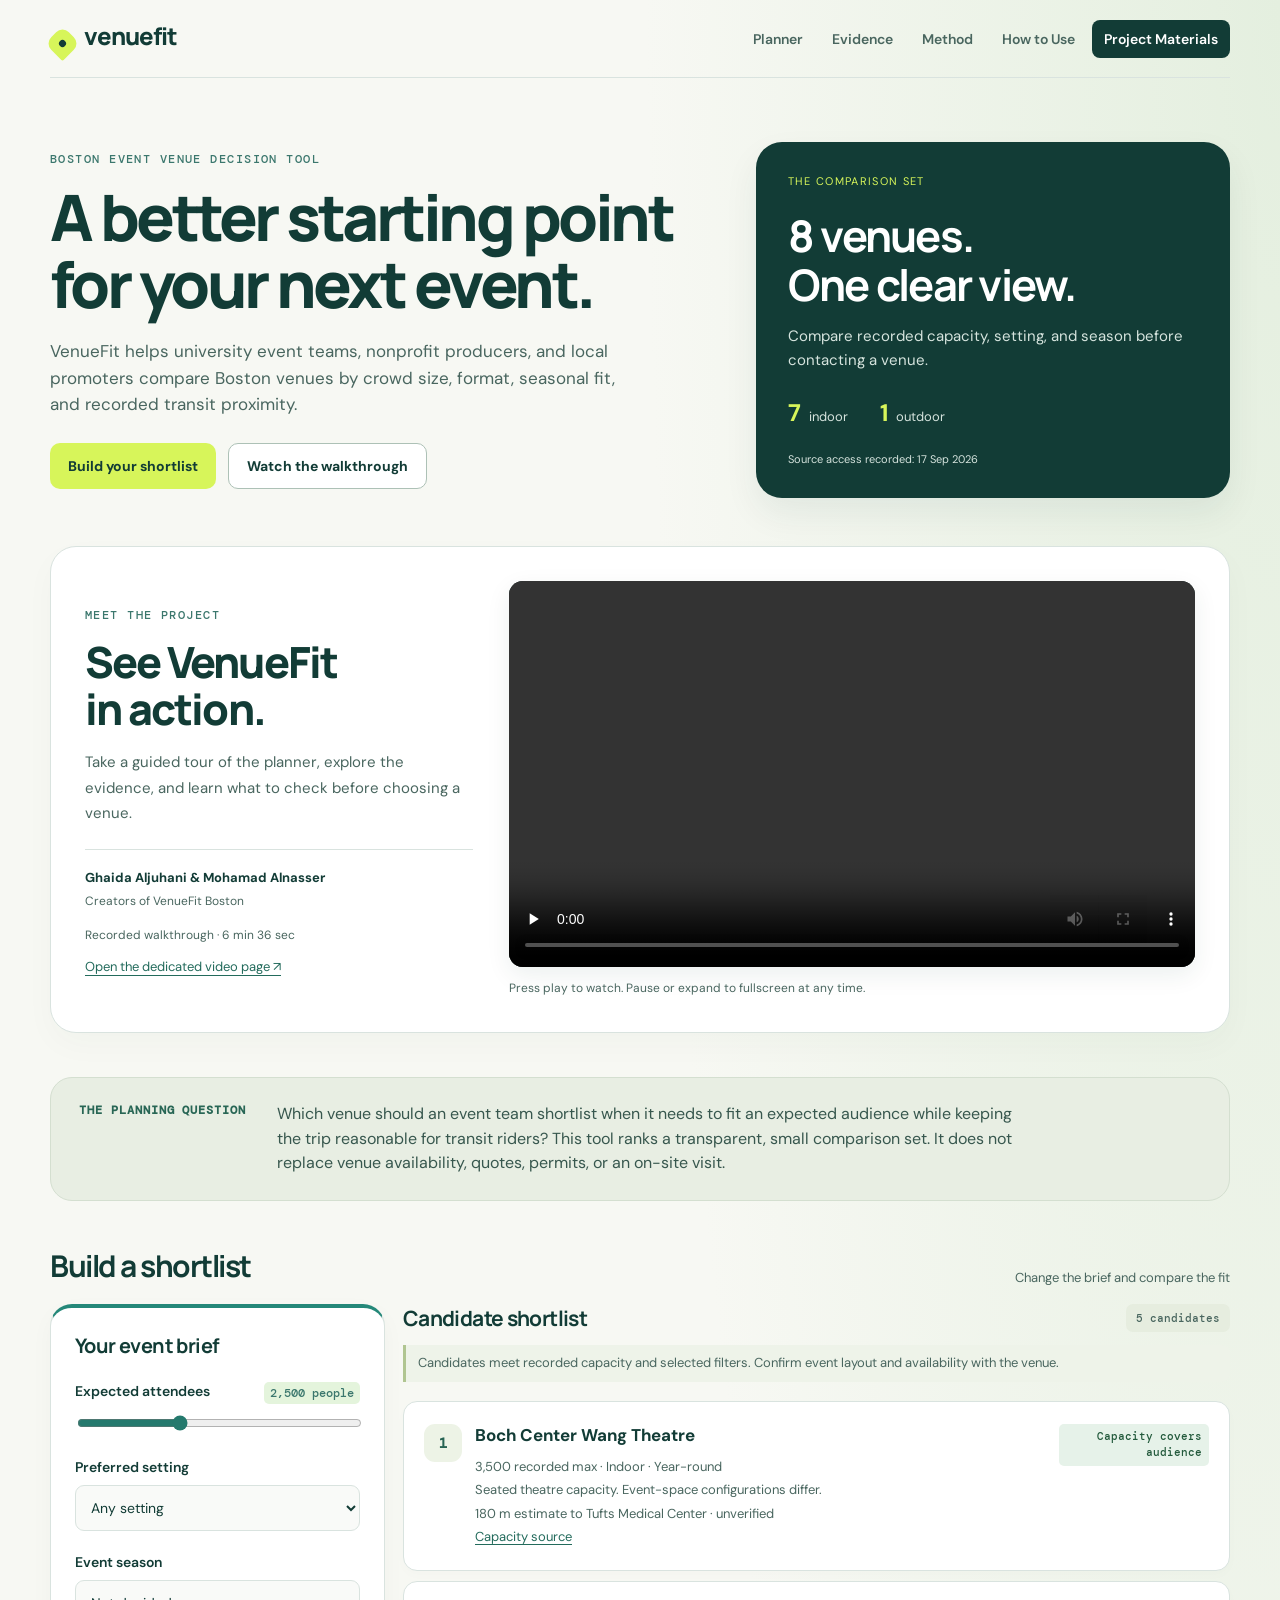
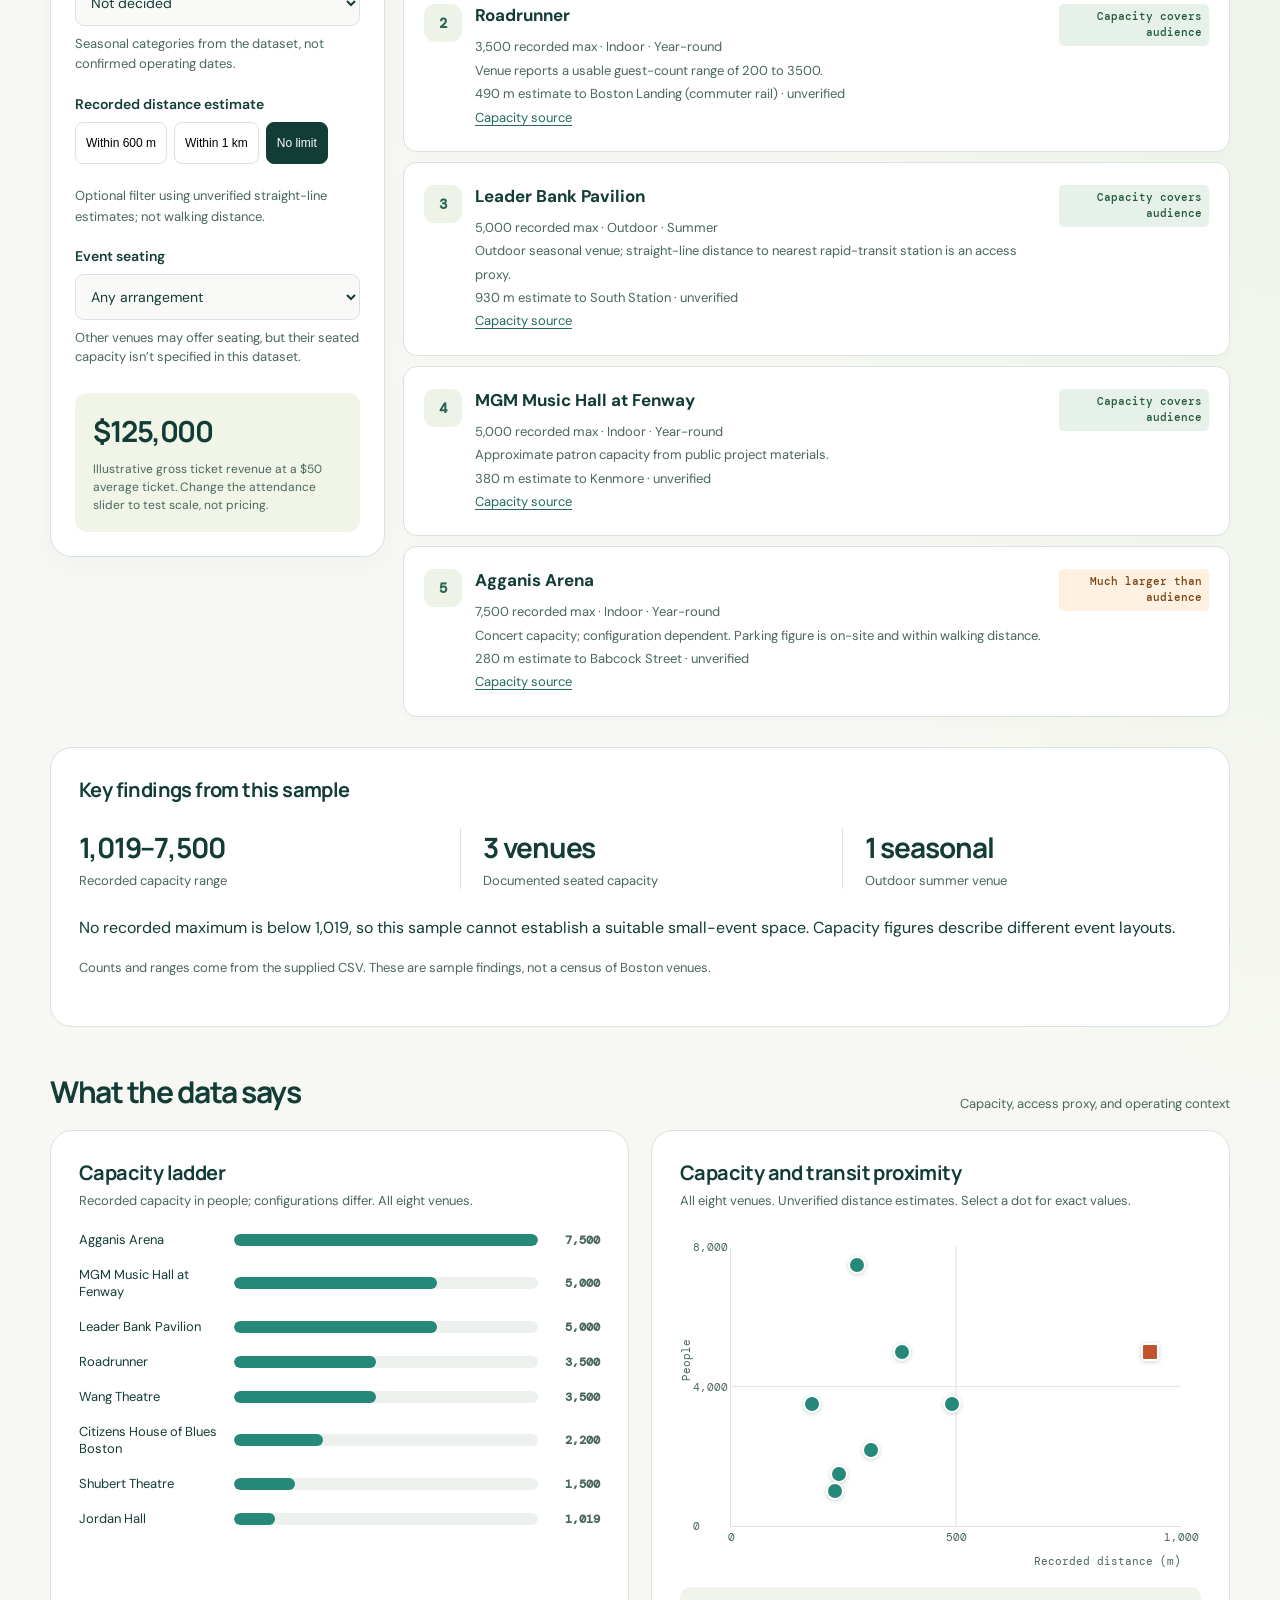
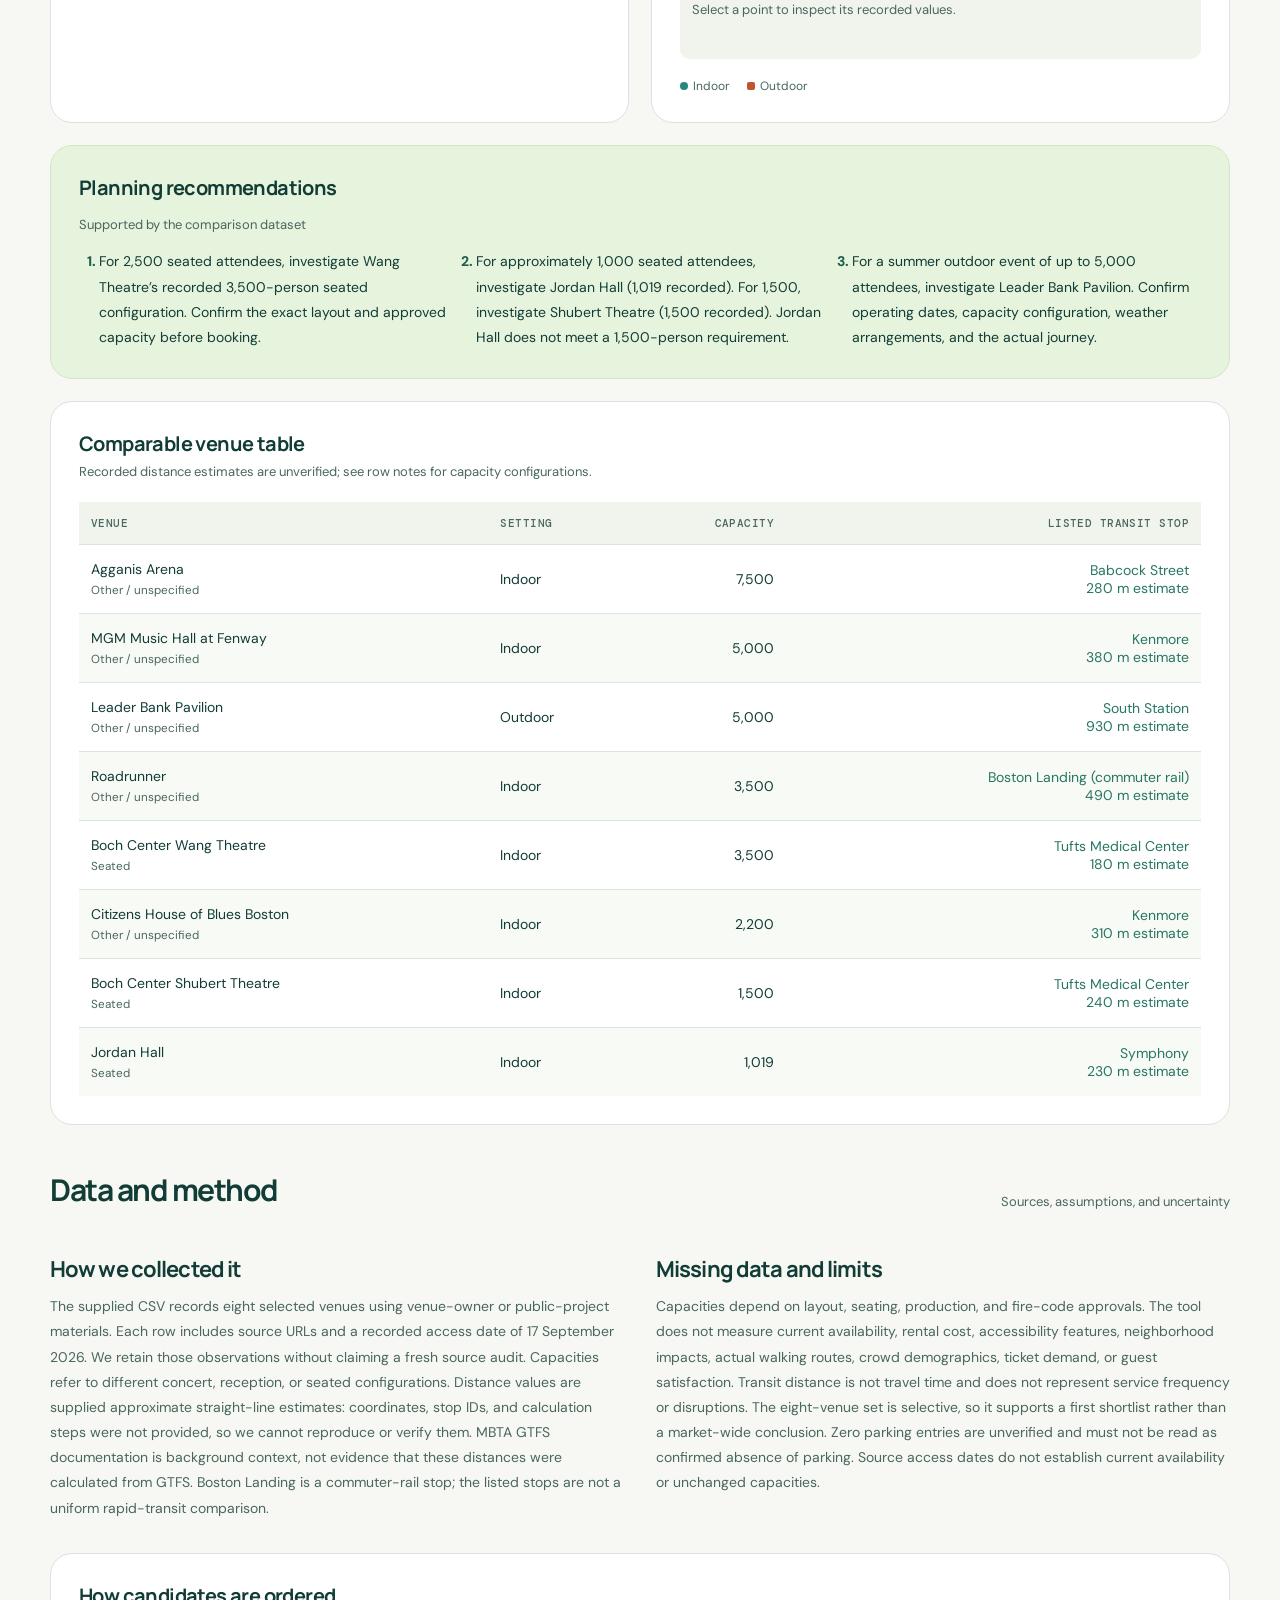
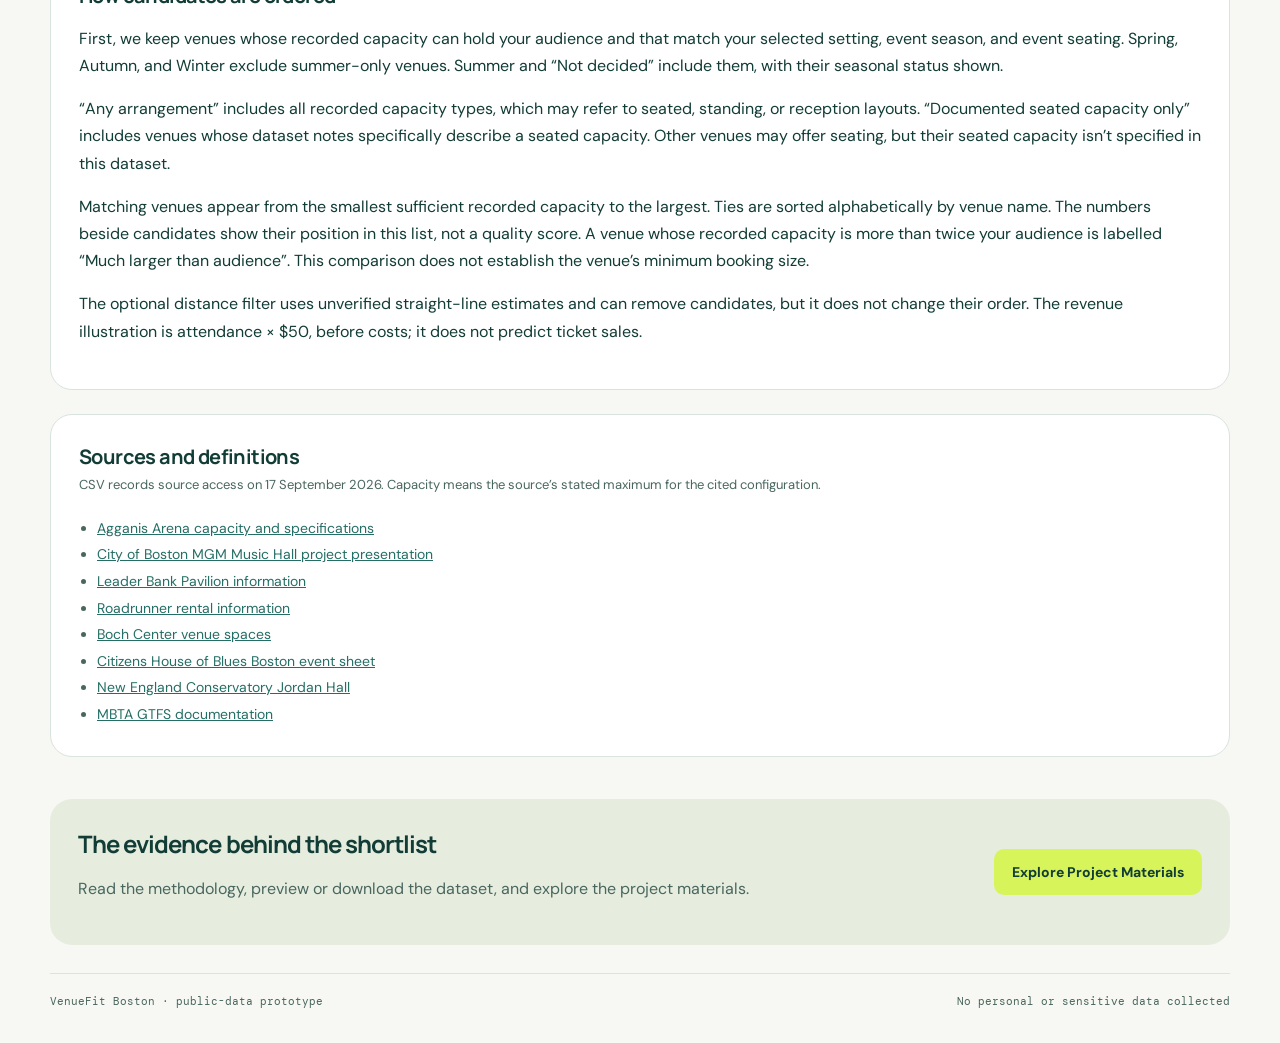
==== commit 01949a11: "pushed video" ====
--- a/index.html
+++ b/index.html
@@ -8,32 +8,19 @@
   <link href="https://fonts.googleapis.com/css2?family=DM+Mono:wght@400;500&family=DM+Sans:opsz,wght@9..40,400;9..40,500;9..40,600;9..40,700&family=Manrope:wght@500;600;700;800&display=swap" rel="stylesheet">
   <style>
   :root{--ink:#102726;--mid:#456260;--line:#d9e3df;--paper:#f6f7f4;--surface:#fff;--lime:#d7f55a;--teal:#54c6b4;--coral:#f58662;--sun:#f9ca64;--radius:18px}*{box-sizing:border-box}html{scroll-behavior:smooth}body{margin:0;background:var(--paper);color:var(--ink);font-family:"DM Sans",system-ui,sans-serif}.wrap{width:min(1180px,calc(100% - 40px));margin:auto}nav{height:78px;display:flex;align-items:center;justify-content:space-between;border-bottom:1px solid var(--line)}.brand{font:800 20px Manrope,sans-serif;letter-spacing:-1px}.pin{display:inline-grid;place-items:center;width:25px;height:25px;border-radius:9px 9px 9px 2px;background:var(--lime);transform:rotate(-45deg);margin-right:9px}.pin:after{content:"";width:7px;height:7px;background:var(--ink);border-radius:50%}.pin+span{display:inline-block;transform:translateY(-2px)}nav a{color:var(--mid);text-decoration:none;font:12px "DM Mono",monospace;margin-left:22px}nav a:hover{color:var(--ink)}.hero{padding:68px 0 46px;display:grid;grid-template-columns:1.25fr .75fr;gap:50px}.kicker{font:500 11px "DM Mono",monospace;letter-spacing:.12em;text-transform:uppercase;color:#3b776d}.hero h1{font:800 clamp(42px,6vw,78px)/.97 Manrope,sans-serif;letter-spacing:-.065em;max-width:730px;margin:16px 0 20px}.hero p{color:var(--mid);font-size:17px;line-height:1.55;max-width:570px;margin:0}.hero-aside{align-self:end;border-left:1px solid var(--line);padding-left:32px}.hero-aside strong{display:block;font:700 52px/.9 Manrope,sans-serif;letter-spacing:-.06em}.hero-aside span{display:block;font-size:13px;color:var(--mid);margin-top:10px}.intro{background:var(--ink);color:#f4f8f2;border-radius:var(--radius);padding:28px 32px;display:grid;grid-template-columns:180px 1fr;gap:18px;margin-bottom:50px}.intro b{font:600 12px "DM Mono",monospace;letter-spacing:.08em;text-transform:uppercase;color:var(--lime)}.intro p{margin:0;line-height:1.55;color:#d7e3db;max-width:760px}.section-head{display:flex;align-items:end;justify-content:space-between;margin:44px 0 18px}.section-head h2{font:700 27px Manrope,sans-serif;letter-spacing:-.05em;margin:0}.section-head p{font-size:13px;color:var(--mid);margin:0}.planner{display:grid;grid-template-columns:335px 1fr;gap:18px}.controls,.panel{background:var(--surface);border:1px solid var(--line);border-radius:var(--radius)}.controls{padding:24px;height:max-content;position:sticky;top:16px}.controls h3{font:700 17px Manrope;margin:0 0 23px;letter-spacing:-.03em}.field{margin:0 0 22px}.field label{display:flex;justify-content:space-between;font-size:13px;font-weight:600;margin-bottom:9px}.field output{font:500 12px "DM Mono",monospace;color:#3b776d;background:#e4f4dc;padding:3px 6px;border-radius:5px}input[type=range]{width:100%;accent-color:#24796d}select{width:100%;border:1px solid var(--line);border-radius:9px;padding:11px;background:#f9faf8;color:var(--ink);font:14px "DM Sans"}.switches{display:flex;gap:7px;flex-wrap:wrap}.switch{border:1px solid var(--line);border-radius:8px;padding:8px 10px;background:#fff;font-size:12px;cursor:pointer}.switch.active{background:var(--ink);border-color:var(--ink);color:white}.calc{border-top:1px solid var(--line);padding-top:19px;margin-top:26px}.calc p{font-size:12px;color:var(--mid);line-height:1.5;margin:9px 0 0}.calc strong{font:700 26px Manrope;letter-spacing:-.05em}.result-top{display:flex;justify-content:space-between;align-items:center;margin-bottom:13px}.result-top h3{margin:0;font:700 17px Manrope;letter-spacing:-.03em}.count{font:500 11px "DM Mono",monospace;color:var(--mid)}.venue-list{display:grid;gap:10px}.venue{border:1px solid var(--line);border-radius:14px;padding:15px 16px;display:grid;grid-template-columns:39px 1fr auto;gap:12px;align-items:center;transition:.18s}.venue:hover{border-color:#98b7ae;transform:translateY(-1px)}.score{width:38px;height:38px;border-radius:11px;display:grid;place-items:center;background:#e4f4dc;color:#286454;font:600 12px "DM Mono",monospace}.venue h4{margin:0 0 4px;font-size:14px}.venue p{margin:0;color:var(--mid);font-size:12px}.tag{font:500 11px "DM Mono",monospace;padding:5px 7px;border-radius:5px;background:#f0f2ee;color:var(--mid);text-align:right}.tag.good{background:#e3f4dc;color:#28705c}.insights{display:grid;grid-template-columns:1.2fr .8fr;gap:18px}.panel{padding:24px}.panel h3{font:700 16px Manrope;margin:0 0 4px;letter-spacing:-.03em}.sub{font-size:12px;color:var(--mid);margin:0 0 19px}.bar-row{display:grid;grid-template-columns:125px 1fr 44px;gap:10px;align-items:center;margin:12px 0;font-size:12px}.track{height:9px;background:#edf1ee;border-radius:10px;overflow:hidden}.fill{height:100%;background:var(--teal);border-radius:10px}.bar-row:nth-child(4n) .fill{background:var(--sun)}.bar-row:nth-child(3n) .fill{background:var(--coral)}.bar-row span:last-child{text-align:right;color:var(--mid);font:11px "DM Mono",monospace}.scatter{height:250px;position:relative;border-bottom:1px solid var(--line);border-left:1px solid var(--line);margin:35px 16px 20px 34px;background:linear-gradient(to top,transparent 49%,#edf1ee 50%,transparent 51%)}.yaxis,.xaxis{position:absolute;font:10px "DM Mono",monospace;color:var(--mid)}.yaxis{transform:rotate(-90deg);left:-58px;top:106px}.xaxis{right:0;bottom:-23px}.dot{position:absolute;width:12px;height:12px;border:2px solid white;border-radius:50%;background:var(--teal);box-shadow:0 1px 4px #4564;cursor:default}.dot.outdoor{background:var(--coral)}.dot:hover:after{content:attr(data-name);position:absolute;white-space:nowrap;bottom:15px;left:7px;background:var(--ink);color:white;padding:5px 6px;border-radius:4px;font:10px "DM Mono",monospace;z-index:2}.legend{display:flex;gap:17px;color:var(--mid);font-size:11px}.legend i{display:inline-block;width:8px;height:8px;border-radius:50%;margin-right:5px;background:var(--teal)}.legend i.out{background:var(--coral)}.recommend{background:#e6f3dd;border-color:#cfe7c7}.recommend p{line-height:1.5;font-size:13px;margin:13px 0}.recommend ol{margin:12px 0 0;padding-left:20px;font-size:13px;line-height:1.6}.tablewrap{overflow:auto}.table{border-collapse:collapse;width:100%;font-size:12px}.table th{text-align:left;color:var(--mid);font:500 10px "DM Mono",monospace;text-transform:uppercase;letter-spacing:.04em;padding:0 10px 10px 0}.table td{padding:11px 10px 11px 0;border-top:1px solid var(--line)}.table td:nth-child(n+3),.table th:nth-child(n+3){text-align:right}.transit{color:#277664}.source-list{margin:0;padding-left:18px;font-size:12px;color:var(--mid);line-height:1.65}.source-list a{color:#256e65}.limits{display:grid;grid-template-columns:1fr 1fr;gap:24px;border-top:1px solid var(--line);margin-top:45px;padding:34px 0 55px}.limits h2{font:700 22px Manrope;letter-spacing:-.04em;margin:0 0 10px}.limits p{font-size:13px;line-height:1.6;color:var(--mid);margin:0}footer{padding:20px 0 35px;border-top:1px solid var(--line);display:flex;justify-content:space-between;font:11px "DM Mono",monospace;color:var(--mid)}@media(max-width:780px){.wrap{width:min(100% - 28px,1180px)}nav a:not(:last-child){display:none}.hero{padding:47px 0 30px;display:block}.hero-aside{border-left:0;border-top:1px solid var(--line);padding:25px 0 0;margin-top:32px}.intro{display:block;padding:22px;margin-bottom:35px}.intro p{margin-top:10px}.planner,.insights{grid-template-columns:1fr}.controls{position:static}.section-head p{display:none}.limits{grid-template-columns:1fr;gap:24px}.bar-row{grid-template-columns:105px 1fr 40px}.venue{grid-template-columns:37px 1fr}.venue .tag{grid-column:2;text-align:left;width:max-content}.panel{padding:18px}footer{display:block;line-height:2}}
-  </style>
-</head>
+  .dot{padding:0;transform:translate(-50%,50%);cursor:pointer}.dot:hover:after{display:none}.dot:focus-visible{outline:3px solid var(--ink);outline-offset:3px}.tick{position:absolute;font:10px "DM Mono",monospace;color:var(--mid)}.tick.x{bottom:-18px;transform:translateX(-50%)}.tick.y{left:-38px;transform:translateY(50%)}.scatter{margin:30px 16px 55px 44px}.xaxis{bottom:-42px}.yaxis{left:-66px}.venue p{line-height:1.6}.venue .tag{white-space:normal;max-width:150px}.result-top{gap:12px}.table td{min-width:65px}.table td:first-child{min-width:125px}a:focus-visible,button:focus-visible,select:focus-visible{outline:3px solid #24796d;outline-offset:3px}nav{height:auto;min-height:78px;gap:20px;flex-wrap:wrap;padding:16px 0}</style>
+<link rel="stylesheet" href="visual.css"></head>
 <body><main class="wrap">
-  <nav><div class="brand"><i class="pin"></i><span>venuefit</span></div><div><a href="#planner">Planner</a><a href="#evidence">Evidence</a><a href="#method">Method</a><a href="data/venues.csv" download>Download CSV</a></div></nav>
-  <section class="hero"><div><div class="kicker">Boston Event Venue Decision Tool</div><h1>Find the room your crowd can actually reach.</h1><p>VenueFit helps university event teams, nonprofit producers, and local promoters compare Boston venues by crowd size, format, seasonal fit, and proximity to rapid transit.</p></div><div class="hero-aside"><strong>8</strong><span>publicly documented Boston venues<br>updated 17 September 2026</span></div></section>
-  <section class="intro"><b>The planning question</b><p>Which venue should an event team shortlist when it needs to fit an expected audience while keeping the trip reasonable for transit riders? This tool ranks a transparent, small comparison set. It does not replace venue availability, quotes, permits, or an on-site visit.</p></section>
+  <nav><div class="brand"><i class="pin"></i><span>venuefit</span></div><div><a href="#planner">Planner</a><a href="#evidence">Evidence</a><a href="#method">Method</a><a href="guide.html">How to Use</a><a href="deliverables.html">Project Materials</a></div></nav>
+  <section class="hero"><div><div class="kicker">Boston Event Venue Decision Tool</div><h1>A better starting point<br>for your next event.</h1><p>VenueFit helps university event teams, nonprofit producers, and local promoters compare Boston venues by crowd size, format, seasonal fit, and recorded transit proximity.</p><div class="hero-actions"><a class="action-primary" href="#planner">Build your shortlist</a><a class="action-secondary" href="#walkthrough">Watch the walkthrough</a></div></div><aside class="hero-aside"><span class="eyebrow">THE COMPARISON SET</span><strong>8 venues.<br>One clear view.</strong><p>Compare recorded capacity, setting, and season before contacting a venue.</p><div class="hero-facts"><span><b>7</b> indoor</span><span><b>1</b> outdoor</span></div><small>Source access recorded: 17 Sep 2026</small></aside></section>
+  <section class="walkthrough-feature" id="walkthrough" aria-labelledby="walkthrough-heading"><div class="walkthrough-copy"><span class="kicker">MEET THE PROJECT</span><h2 id="walkthrough-heading">See VenueFit<br>in action.</h2><p>Take a guided tour of the planner, explore the evidence, and learn what to check before choosing a venue.</p><div class="walkthrough-credit"><strong>Ghaida Aljuhani &amp; Mohamad Alnasser</strong><span>Creators of VenueFit Boston</span></div><p class="walkthrough-length">Recorded walkthrough · 6 min 36 sec</p><a href="guide.html">Open the dedicated video page ↗</a></div><div class="walkthrough-player"><video controls playsinline preload="none" aria-label="VenueFit Boston walkthrough by Ghaida Aljuhani and Mohamad Alnasser"><source src="media/venuefit-walkthrough.mp4?v=2" type="video/mp4">Your browser does not support embedded video. <a href="media/venuefit-walkthrough.mp4?v=2">Download the walkthrough</a>.</video><p>Press play to watch. Pause or expand to fullscreen at any time.</p></div></section>
+<section class="intro"><b>The planning question</b><p>Which venue should an event team shortlist when it needs to fit an expected audience while keeping the trip reasonable for transit riders? This tool ranks a transparent, small comparison set. It does not replace venue availability, quotes, permits, or an on-site visit.</p></section>
   <div class="section-head" id="planner"><h2>Build a shortlist</h2><p>Change the brief and compare the fit</p></div>
-  <section class="planner"><aside class="controls"><h3>Your event brief</h3><div class="field"><label for="attendees">Expected attendees <output id="attendeeOut">2,500 people</output></label><input id="attendees" type="range" min="250" max="7000" step="250" value="2500"></div><div class="field"><label for="format">Preferred setting</label><select id="format"><option value="Any">Any setting</option><option value="Indoor">Indoor</option><option value="Outdoor">Outdoor</option></select></div><div class="field"><label>Season</label><div class="switches"><button class="switch active" data-season="Any">Any month</button><button class="switch" data-season="Summer">Summer only</button></div></div><div class="field"><label>Transit tolerance</label><div class="switches"><button class="switch active" data-distance="600">Within 600 m</button><button class="switch" data-distance="1000">Within 1 km</button><button class="switch" data-distance="99999">No limit</button></div></div><div class="calc"><strong id="revenue">$125,000</strong><p>Illustrative gross ticket revenue at a $50 average ticket. Change the attendance slider to test scale, not pricing.</p></div></aside><section><div class="result-top"><h3>Recommended shortlist</h3><span class="count" id="resultCount"></span></div><div id="venueList" class="venue-list"></div></section></section>
-  <div class="section-head" id="evidence"><h2>What the data says</h2><p>Capacity, access proxy, and operating context</p></div>
-  <section class="insights"><article class="panel"><h3>Capacity ladder</h3><p class="sub">Published maximum capacity by venue configuration</p><div id="capacityBars"></div></article><article class="panel"><h3>Capacity and transit proximity</h3><p class="sub">Each dot is a venue. Lower transit distance is closer.</p><div class="scatter" id="scatter"><span class="yaxis">Capacity</span><span class="xaxis">Transit distance →</span></div><div class="legend"><span><i></i>Indoor</span><span><i class="out"></i>Outdoor</span></div></article><article class="panel recommend"><h3>Planning recommendations</h3><p class="sub">Supported by the comparison dataset</p><ol><li>For a 2,000–3,500 person indoor event, prioritize Roadrunner or Wang Theatre. Both meet the scale threshold and sit within 500 m of rapid transit.</li><li>Use Leader Bank Pavilion for summer events that need 5,000 seats and can support a longer transit walk. Its seasonal setting should remain an explicit weather risk in the event plan.</li><li>For 1,000–1,500 seated events, shortlist Jordan Hall or Shubert Theatre before scaling up. A right-sized room avoids paying for excess capacity and can improve audience atmosphere.</li></ol></article><article class="panel"><h3>Comparable venue table</h3><p class="sub">Transit distance is a straight-line proxy in meters</p><div class="tablewrap"><table class="table"><thead><tr><th>Venue</th><th>Setting</th><th>Capacity</th><th>Nearest rapid transit</th></tr></thead><tbody id="tableRows"></tbody></table></div></article></section>
-  <section class="section-head" id="method"><h2>Data and method</h2><p>Reproducible public-source comparison</p></section>
-  <section class="limits"><div><h2>How we collected it</h2><p>We recorded each venue’s published maximum capacity, setting, operating season, parking statement, and official address or neighborhood from venue-owner or public-project materials. We used the MBTA’s public GTFS documentation for the transit-data framework. The “transit distance” field is an approximate straight-line distance from venue location to the listed rapid-transit stop, rounded to the nearest 10 meters. Calculations and the complete row-level source links are in the downloadable CSV.</p></div><div><h2>Missing data and limits</h2><p>Capacities depend on layout, seating, production, and fire-code approvals. The tool does not measure current availability, rental cost, accessibility features, neighborhood impacts, actual walking routes, crowd demographics, ticket demand, or guest satisfaction. Transit distance is not travel time and does not represent service frequency or disruptions. The eight-venue set is selective, so it supports a first shortlist rather than a market-wide conclusion.</p></div></section>
-  <section class="panel" style="margin-bottom:42px"><h3>Sources and definitions</h3><p class="sub">Source pages accessed 17 September 2026. Capacity means the source’s stated maximum for the cited configuration.</p><ul class="source-list"><li><a href="https://www.agganisarena.com/business-opportunities/book-the-arena/capacity-specifications/" target="_blank" rel="noreferrer">Agganis Arena capacity and specifications</a></li><li><a href="https://www.boston.gov/sites/default/files/file/2021/06/MGM%20Music%20Hall_PowerPoint_Special%20Presentation_Revised.pdf" target="_blank" rel="noreferrer">City of Boston MGM Music Hall project presentation</a></li><li><a href="https://www.leaderbank.com/about/leader-bank-pavilion" target="_blank" rel="noreferrer">Leader Bank Pavilion information</a></li><li><a href="https://roadrunnerboston.com/rental-info/" target="_blank" rel="noreferrer">Roadrunner rental information</a></li><li><a href="https://www.bochcenter.org/host-an-event/private-events/our-spaces" target="_blank" rel="noreferrer">Boch Center venue spaces</a></li><li><a href="https://mavenprodcontenthobv2.blob.core.windows.net/media/houseofblues_bos/Special_Events/OneSheet/HOBBostonOne-Sheet.pdf" target="_blank" rel="noreferrer">Citizens House of Blues Boston event sheet</a></li><li><a href="https://necmusic.edu/venues/jordan-hall/" target="_blank" rel="noreferrer">New England Conservatory Jordan Hall</a></li><li><a href="https://github.com/mbta/gtfs-documentation/blob/master/reference/gtfs.md" target="_blank" rel="noreferrer">MBTA GTFS documentation</a></li></ul></section>
-  <footer><span>VenueFit Boston · public-data prototype</span><span>No personal or sensitive data collected</span></footer>
-</main><script>
-const csv=`venue,neighborhood,capacity,venue_type,setting,season,nearest_mbta_stop,transit_distance_m,parking_spaces
-Agganis Arena,Allston,7500,Arena,Indoor,Year-round,Babcock Street,280,1400
-MGM Music Hall at Fenway,Fenway,5000,Music hall,Indoor,Year-round,Kenmore,380,0
-Leader Bank Pavilion,Seaport,5000,Amphitheater,Outdoor,Summer,South Station,930,0
-Roadrunner,Allston,3500,Music hall,Indoor,Year-round,Boston Landing,490,0
-Boch Center Wang Theatre,Theatre District,3500,Theatre,Indoor,Year-round,Tufts Medical Center,180,0
-Citizens House of Blues Boston,Fenway,2200,Music hall,Indoor,Year-round,Kenmore,310,0
-Boch Center Shubert Theatre,Theatre District,1500,Theatre,Indoor,Year-round,Tufts Medical Center,240,0
-Jordan Hall,Back Bay,1019,Concert hall,Indoor,Year-round,Symphony,230,0`;
-const [header,...rows]=csv.trim().split('\n');const keys=header.split(',');const data=rows.map(r=>Object.fromEntries(r.split(',').map((v,i)=>[keys[i],isNaN(+v)?v:+v])));let season='Any',distance=600;const $=s=>document.querySelector(s),money=n=>'$'+n.toLocaleString();
-function score(v,att){const fit=v.capacity>=att?(v.capacity<=att*1.8?60:34):Math.max(0,60-(att-v.capacity)/att*100);const access=Math.max(0,30-v.transit_distance_m/35);const format=$('#format').value==='Any'||v.setting===$('#format').value?10:0;return Math.round(fit+access+format)}
-function draw(){const att=+$('#attendees').value;$('#attendeeOut').textContent=att.toLocaleString()+' people';$('#revenue').textContent=money(att*50);let result=data.filter(v=>($('#format').value==='Any'||v.setting===$('#format').value)&&(season==='Any'||v.season==='Summer'||v.season==='Year-round')&&v.transit_distance_m<=distance).map(v=>({...v,score:score(v,att)})).filter(v=>v.capacity>=att*.75).sort((a,b)=>b.score-a.score);$('#resultCount').textContent=result.length+' venues meet this brief';$('#venueList').innerHTML=result.length?result.map(v=>`<article class="venue"><div class="score">${v.score}</div><div><h4>${v.venue}</h4><p>${v.capacity.toLocaleString()} max · ${v.setting} · ${v.transit_distance_m} m to ${v.nearest_mbta_stop}</p></div><span class="tag ${v.capacity>=att?'good':''}">${v.capacity>=att?'fits target':'tight fit'}</span></article>`).join(''):`<article class="venue"><div class="score">–</div><div><h4>No close match</h4><p>Try a larger transit tolerance, another setting, or a smaller attendance estimate.</p></div></article>`}
-function evidence(){const ordered=[...data].sort((a,b)=>b.capacity-a.capacity),max=7500;$('#capacityBars').innerHTML=ordered.map(v=>`<div class="bar-row"><span>${v.venue.replace('Boch Center ','')}</span><div class="track"><div class="fill" style="width:${v.capacity/max*100}%"></div></div><span>${(v.capacity/1000).toFixed(1)}k</span></div>`).join('');$('#tableRows').innerHTML=ordered.map(v=>`<tr><td>${v.venue}</td><td>${v.setting}</td><td>${v.capacity.toLocaleString()}</td><td class="transit">${v.nearest_mbta_stop} · ${v.transit_distance_m} m</td></tr>`).join('');const sc=$('#scatter');data.forEach(v=>{let d=document.createElement('i');d.className='dot '+(v.setting==='Outdoor'?'outdoor':'');d.dataset.name=v.venue;d.style.left=(v.transit_distance_m/1000*88+2)+'%';d.style.bottom=(v.capacity/8000*86+2)+'%';sc.appendChild(d)})}evidence();draw();$('#attendees').oninput=draw;$('#format').onchange=draw;document.querySelectorAll('[data-season]').forEach(b=>b.onclick=()=>{document.querySelectorAll('[data-season]').forEach(x=>x.classList.remove('active'));b.classList.add('active');season=b.dataset.season;draw()});document.querySelectorAll('[data-distance]').forEach(b=>b.onclick=()=>{document.querySelectorAll('[data-distance]').forEach(x=>x.classList.remove('active'));b.classList.add('active');distance=+b.dataset.distance;draw()});
-</script></body></html>
+  <section class="planner"><aside class="controls"><h3>Your event brief</h3><div class="field"><label for="attendees">Expected attendees <output id="attendeeOut">2,500 people</output></label><input id="attendees" type="range" min="25" max="7000" step="25" value="2500"></div><div class="field"><label for="format">Preferred setting</label><select id="format"><option value="Any">Any setting</option><option value="Indoor">Indoor</option><option value="Outdoor">Outdoor</option></select></div><div class="field"><label for="season">Event season</label><select id="season"><option value="Any">Not decided</option><option value="Spring">Spring</option><option value="Summer">Summer</option><option value="Autumn">Autumn</option><option value="Winter">Winter</option></select><p class="sub">Seasonal categories from the dataset, not confirmed operating dates.</p></div><div class="field"><label>Recorded distance estimate</label><div class="switches"><button class="switch" aria-pressed="false" data-distance="600">Within 600 m</button><button class="switch" aria-pressed="false" data-distance="1000">Within 1 km</button><button class="switch active" aria-pressed="true" data-distance="99999">No limit</button></div></div><p class="sub">Optional filter using unverified straight-line estimates; not walking distance.</p><div class="field"><label for="configuration">Event seating</label><select id="configuration" aria-describedby="seatingHelp"><option value="Any">Any arrangement</option><option value="Seated">Documented seated capacity only</option></select><p id="seatingHelp" class="sub">Other venues may offer seating, but their seated capacity isn’t specified in this dataset.</p></div><div class="calc"><strong id="revenue">$125,000</strong><p>Illustrative gross ticket revenue at a $50 average ticket. Change the attendance slider to test scale, not pricing.</p></div></aside><section><div class="result-top"><h3>Candidate shortlist</h3><span class="count" id="resultCount"></span></div><p id="sampleNotice" class="sub" role="status"></p><div id="venueList" class="venue-list" aria-live="polite"></div></section></section>
+  <section class="panel findings" style="margin-top:30px"><h3>Key findings from this sample</h3><div class="finding-metrics"><div><strong>1,019–7,500</strong><span>Recorded capacity range</span></div><div><strong>3 venues</strong><span>Documented seated capacity</span></div><div><strong>1 seasonal</strong><span>Outdoor summer venue</span></div></div><p>No recorded maximum is below 1,019, so this sample cannot establish a suitable small-event space. Capacity figures describe different event layouts.</p><p class="sub">Counts and ranges come from the supplied CSV. These are sample findings, not a census of Boston venues.</p></section><div class="section-head" id="evidence"><h2>What the data says</h2><p>Capacity, access proxy, and operating context</p></div>
+  <section class="insights"><article class="panel"><h3>Capacity ladder</h3><p class="sub">Recorded capacity in people; configurations differ. All eight venues.</p><div id="capacityBars"></div></article><article class="panel"><h3>Capacity and transit proximity</h3><p class="sub">All eight venues. Unverified distance estimates. Select a dot for exact values.</p><div class="scatter" id="scatter"><span class="yaxis">People</span><span class="xaxis">Recorded distance (m)</span></div><p id="pointDetail" class="sub" aria-live="polite">Select a point to inspect its recorded values.</p><div class="legend"><span><i></i>Indoor</span><span><i class="out"></i>Outdoor</span></div></article><article class="panel recommend"><h3>Planning recommendations</h3><p class="sub">Supported by the comparison dataset</p><ol><li>For 2,500 seated attendees, investigate Wang Theatre’s recorded 3,500-person seated configuration. Confirm the exact layout and approved capacity before booking.</li><li>For approximately 1,000 seated attendees, investigate Jordan Hall (1,019 recorded). For 1,500, investigate Shubert Theatre (1,500 recorded). Jordan Hall does not meet a 1,500-person requirement.</li><li>For a summer outdoor event of up to 5,000 attendees, investigate Leader Bank Pavilion. Confirm operating dates, capacity configuration, weather arrangements, and the actual journey.</li></ol></article><article class="panel"><h3>Comparable venue table</h3><p class="sub">Recorded distance estimates are unverified; see row notes for capacity configurations.</p><div class="tablewrap" tabindex="0" aria-label="Scrollable venue comparison"><table class="table"><thead><tr><th>Venue</th><th>Setting</th><th>Capacity</th><th>Listed transit stop</th></tr></thead><tbody id="tableRows"></tbody></table></div></article></section>
+  <section class="section-head" id="method"><h2>Data and method</h2><p>Sources, assumptions, and uncertainty</p></section>
+  <section class="limits"><div><h2>How we collected it</h2><p>The supplied CSV records eight selected venues using venue-owner or public-project materials. Each row includes source URLs and a recorded access date of 17 September 2026. We retain those observations without claiming a fresh source audit. Capacities refer to different concert, reception, or seated configurations. Distance values are supplied approximate straight-line estimates: coordinates, stop IDs, and calculation steps were not provided, so we cannot reproduce or verify them. MBTA GTFS documentation is background context, not evidence that these distances were calculated from GTFS. Boston Landing is a commuter-rail stop; the listed stops are not a uniform rapid-transit comparison.</p></div><div><h2>Missing data and limits</h2><p>Capacities depend on layout, seating, production, and fire-code approvals. The tool does not measure current availability, rental cost, accessibility features, neighborhood impacts, actual walking routes, crowd demographics, ticket demand, or guest satisfaction. Transit distance is not travel time and does not represent service frequency or disruptions. The eight-venue set is selective, so it supports a first shortlist rather than a market-wide conclusion. Zero parking entries are unverified and must not be read as confirmed absence of parking. Source access dates do not establish current availability or unchanged capacities.</p></div></section>
+  <section class="panel" style="margin-bottom:24px"><h3>How candidates are ordered</h3><p>First, we keep venues whose recorded capacity can hold your audience and that match your selected setting, event season, and event seating. Spring, Autumn, and Winter exclude summer-only venues. Summer and “Not decided” include them, with their seasonal status shown.</p><p>“Any arrangement” includes all recorded capacity types, which may refer to seated, standing, or reception layouts. “Documented seated capacity only” includes venues whose dataset notes specifically describe a seated capacity. Other venues may offer seating, but their seated capacity isn’t specified in this dataset.</p><p>Matching venues appear from the smallest sufficient recorded capacity to the largest. Ties are sorted alphabetically by venue name. The numbers beside candidates show their position in this list, not a quality score. A venue whose recorded capacity is more than twice your audience is labelled “Much larger than audience”. This comparison does not establish the venue’s minimum booking size.</p><p>The optional distance filter uses unverified straight-line estimates and can remove candidates, but it does not change their order. The revenue illustration is attendance × $50, before costs; it does not predict ticket sales.</p></section><section class="panel" style="margin-bottom:42px"><h3>Sources and definitions</h3><p class="sub">CSV records source access on 17 September 2026. Capacity means the source’s stated maximum for the cited configuration.</p><ul class="source-list"><li><a href="https://www.agganisarena.com/business-opportunities/book-the-arena/capacity-specifications/" target="_blank" rel="noreferrer">Agganis Arena capacity and specifications</a></li><li><a href="https://www.boston.gov/sites/default/files/file/2021/06/MGM%20Music%20Hall_PowerPoint_Special%20Presentation_Revised.pdf" target="_blank" rel="noreferrer">City of Boston MGM Music Hall project presentation</a></li><li><a href="https://www.leaderbank.com/about/leader-bank-pavilion" target="_blank" rel="noreferrer">Leader Bank Pavilion information</a></li><li><a href="https://roadrunnerboston.com/rental-info/" target="_blank" rel="noreferrer">Roadrunner rental information</a></li><li><a href="https://www.bochcenter.org/host-an-event/private-events/our-spaces" target="_blank" rel="noreferrer">Boch Center venue spaces</a></li><li><a href="https://mavenprodcontenthobv2.blob.core.windows.net/media/houseofblues_bos/Special_Events/OneSheet/HOBBostonOne-Sheet.pdf" target="_blank" rel="noreferrer">Citizens House of Blues Boston event sheet</a></li><li><a href="https://necmusic.edu/venues/jordan-hall/" target="_blank" rel="noreferrer">New England Conservatory Jordan Hall</a></li><li><a href="https://github.com/mbta/gtfs-documentation/blob/master/reference/gtfs.md" target="_blank" rel="noreferrer">MBTA GTFS documentation</a></li></ul></section>
+  <section class="resources-banner"><div><h2>The evidence behind the shortlist</h2><p>Read the methodology, preview or download the dataset, and explore the project materials.</p></div><a class="action-primary" href="deliverables.html">Explore Project Materials</a></section><footer><span>VenueFit Boston · public-data prototype</span><span>No personal or sensitive data collected</span></footer>
+</main><script src="data/venues-data.js"></script><script src="app.js"></script></body></html>
--- a/visual.css
+++ b/visual.css
@@ -0,0 +1,5 @@
+/* Presentation layer; all filtering rules remain in app.js. */
+:root{--ink:#123c36;--mid:#49665f;--paper:#f7f8f3;--teal:#258879;--coral:#be552f;--radius:22px}body{background:radial-gradient(ellipse at 100% 0,#e4efdf 0,transparent 35%),var(--paper)}nav a{font:600 14px "DM Sans",system-ui;margin-left:0;padding:10px 12px;border-radius:8px}nav>div:last-child{display:flex;flex-wrap:wrap;gap:5px}nav a:hover{background:#e4eddf}nav a:last-child{background:var(--ink);color:white}.brand{font-size:24px}.hero{gap:42px;padding:64px 0 40px;grid-template-columns:1.4fr 1fr;align-items:center}.hero h1{font-size:clamp(40px,5vw,66px);line-height:1.06;letter-spacing:-.055em}.hero p{font-size:17px}.kicker{font-size:12px}.hero-aside{align-self:stretch;border:0;padding:32px;background:var(--ink);border-radius:26px;color:white;display:flex;flex-direction:column;justify-content:center;box-shadow:0 16px 35px #123c3612}.hero-aside .eyebrow{color:#d7f55a;font-size:11px;letter-spacing:.12em;margin:0 0 24px}.hero-aside strong{font-size:clamp(32px,3.4vw,45px);line-height:1.12;letter-spacing:-.04em}.hero-aside p{font-size:15px;color:#d6e4de;margin-top:16px}.hero-aside small{font-size:11px;color:#d6e4de;margin-top:24px}.hero-facts{display:flex;gap:32px;margin-top:15px}.hero-facts span{color:#d6e4de}.hero-facts b{color:#d7f55a;font-size:24px;margin-right:5px}.hero-actions{display:flex;gap:12px;flex-wrap:wrap;margin-top:26px}.action-primary,.action-secondary{display:inline-flex;align-items:center;justify-content:center;min-height:46px;padding:12px 18px;border-radius:10px;font-size:14px;font-weight:700;text-decoration:none}.action-primary{background:#d7f55a;color:#123c36}.action-primary:hover{background:#c9e950}.action-secondary{border:1px solid #adc1b6;color:#123c36;background:white}.intro{background:#e8eee3;color:var(--ink);border:1px solid #d4dfd0;padding:24px 28px;margin-bottom:44px}.intro b{color:#286655}.intro p{color:#37574e}.section-head h2{font-size:30px}.section-head{scroll-margin-top:24px}.controls{box-shadow:0 8px 24px #123c3608;border-top:4px solid #258879}.controls h3{font-size:20px}.field label{font-size:14px}select{font-size:14px;min-height:46px}.switch{min-height:42px}.field .sub{margin:8px 0 0;line-height:1.5}.sub{font-size:13px;line-height:1.6}.calc{background:#f0f5e8;border-radius:12px;padding:18px;border:0}.calc strong{font-size:29px}.result-top h3{font-size:21px}.count{background:#e6eddf;padding:7px 10px;border-radius:7px;white-space:nowrap}#sampleNotice{border-left:3px solid #b0c591;padding:8px 12px;background:#eef3e9;border-radius:0 8px 8px 0}.venue{background:white;padding:22px 20px;align-items:start;box-shadow:0 4px 12px #123c3604}.venue h4{font-size:17px;line-height:1.35;margin-bottom:8px}.venue p{font-size:13px;line-height:1.8}.venue a{color:#236b5c;text-underline-offset:3px}.score{background:#edf3e6;font-size:14px}.tag{line-height:1.45;background:#fff0df;color:#784415}.tag.good{background:#e6f2e9;color:#235a3c}.panel{padding:28px}.panel h3{font-size:20px;line-height:1.35}.panel>p{line-height:1.7}.insights{grid-template-columns:1fr 1fr;gap:22px}.insights>.panel:nth-child(4){grid-column:1/-1}.insights>.recommend{grid-column:1/-1}.recommend ol{display:grid;grid-template-columns:repeat(3,1fr);gap:28px;padding-left:20px;font-size:14px;line-height:1.8}.recommend li::marker{font-weight:800;color:#235e4d}.bar-row{grid-template-columns:145px 1fr 52px;font-size:13px;margin:18px 0}.bar-row span:last-child{font-size:12px;font-weight:600}.track{height:12px}.bar-row .fill,.bar-row:nth-child(3n) .fill,.bar-row:nth-child(4n) .fill{background:#258879}.scatter{height:280px;margin:35px 20px 60px 50px;background:linear-gradient(to right,transparent 49.7%,#e2e9df 50%,transparent 50.3%),linear-gradient(to top,transparent 49.7%,#e2e9df 50%,transparent 50.3%)}.tick,.xaxis,.yaxis{font-size:11px}.dot{width:18px;height:18px}.dot.outdoor{border-radius:3px;background:#be552f}.legend{font-size:12px}.legend i.out{border-radius:2px;background:#be552f}#pointDetail{min-height:72px;background:#f0f4ed;border-radius:10px;padding:12px}.table{font-size:14px}.table th{font-size:11px;padding:14px 12px;background:#f0f4ed}.table td{padding:15px 12px}.table tr:nth-child(even){background:#f8faf5}.table td small{display:block;color:#49665f;margin-top:4px}.finding-metrics{display:grid;grid-template-columns:repeat(3,1fr);gap:22px;margin:25px 0}.finding-metrics strong{display:block;font:700 28px Manrope,system-ui;letter-spacing:-.04em}.finding-metrics span{display:block;font-size:13px;color:#49665f;margin-top:6px}.finding-metrics>div+div{border-left:1px solid #d9e3df;padding-left:22px}.limits{margin-top:24px;padding:20px 0 32px;border:0;gap:32px}.limits p{font-size:14px;line-height:1.8}.source-list{font-size:14px;line-height:1.9}.resources-banner{background:#e6eddf;border-radius:22px;padding:28px;display:flex;gap:28px;align-items:center;justify-content:space-between;margin:28px 0}.resources-banner h2{font:700 24px Manrope,system-ui;letter-spacing:-.04em;margin:0}.resources-banner p{color:#49665f;line-height:1.6}.resources-banner a{flex-shrink:0}
+@media(max-width:780px){nav a:not(:last-child){display:inline-flex}nav{gap:15px}nav>div:last-child{width:100%}nav a{font-size:13px;padding:10px}.hero{display:block;padding:36px 0 28px}.hero-aside{margin-top:30px;padding:26px}.hero-aside strong{font-size:36px}.hero-facts{margin-top:8px}.hero-aside .eyebrow{margin-bottom:16px}.planner,.insights{grid-template-columns:1fr}.controls{position:static}.recommend ol{grid-template-columns:1fr;gap:16px}.finding-metrics{grid-template-columns:1fr;gap:18px}.finding-metrics>div+div{border:0;border-top:1px solid #d9e3df;padding:18px 0 0}.finding-metrics strong{font-size:28px}.venue{padding:18px 16px}.venue .tag{width:auto;justify-self:start;max-width:100%}.panel{padding:22px 18px}.bar-row{grid-template-columns:110px 1fr 48px;gap:8px;font-size:12px}.resources-banner{display:block;padding:24px}.resources-banner a{margin-top:8px}.result-top{align-items:start;flex-wrap:wrap}.table{min-width:550px}.section-head h2{font-size:27px}}@media(prefers-reduced-motion:reduce){html{scroll-behavior:auto}.venue{transition:none}.venue:hover{transform:none}}
+
+.walkthrough-feature{display:grid;grid-template-columns:.85fr 1.5fr;gap:36px;align-items:center;margin:8px 0 44px;padding:34px;background:#fff;border:1px solid #d9e3df;border-radius:26px;box-shadow:0 12px 32px #123c3607;scroll-margin-top:24px}.walkthrough-copy h2{font:800 clamp(30px,3.4vw,43px)/1.1 Manrope,system-ui;letter-spacing:-.045em;margin:14px 0 18px}.walkthrough-copy>p{font-size:15px;line-height:1.7;color:#49665f}.walkthrough-credit{padding-top:18px;border-top:1px solid #d9e3df;margin-top:22px}.walkthrough-credit strong{display:block;font-size:13px;line-height:1.6}.walkthrough-credit span{display:block;font-size:12px;color:#49665f;margin-top:4px}.walkthrough-copy .walkthrough-length{font-size:12px;margin:16px 0 10px}.walkthrough-copy>a{font-size:13px;color:#236b5c;text-underline-offset:4px}.walkthrough-player{min-width:0}.walkthrough-player video{display:block;width:100%;aspect-ratio:16/9;object-fit:contain;background:#102726;border-radius:14px;box-shadow:0 8px 24px #123c3614}.walkthrough-player>p{font-size:12px;color:#49665f;line-height:1.6;margin:12px 0 0}@media(max-width:780px){.walkthrough-feature{grid-template-columns:1fr;gap:24px;padding:24px 18px}.walkthrough-copy h2 br{display:none}.walkthrough-copy h2{font-size:32px}.walkthrough-credit{margin-top:16px;padding-top:14px}}
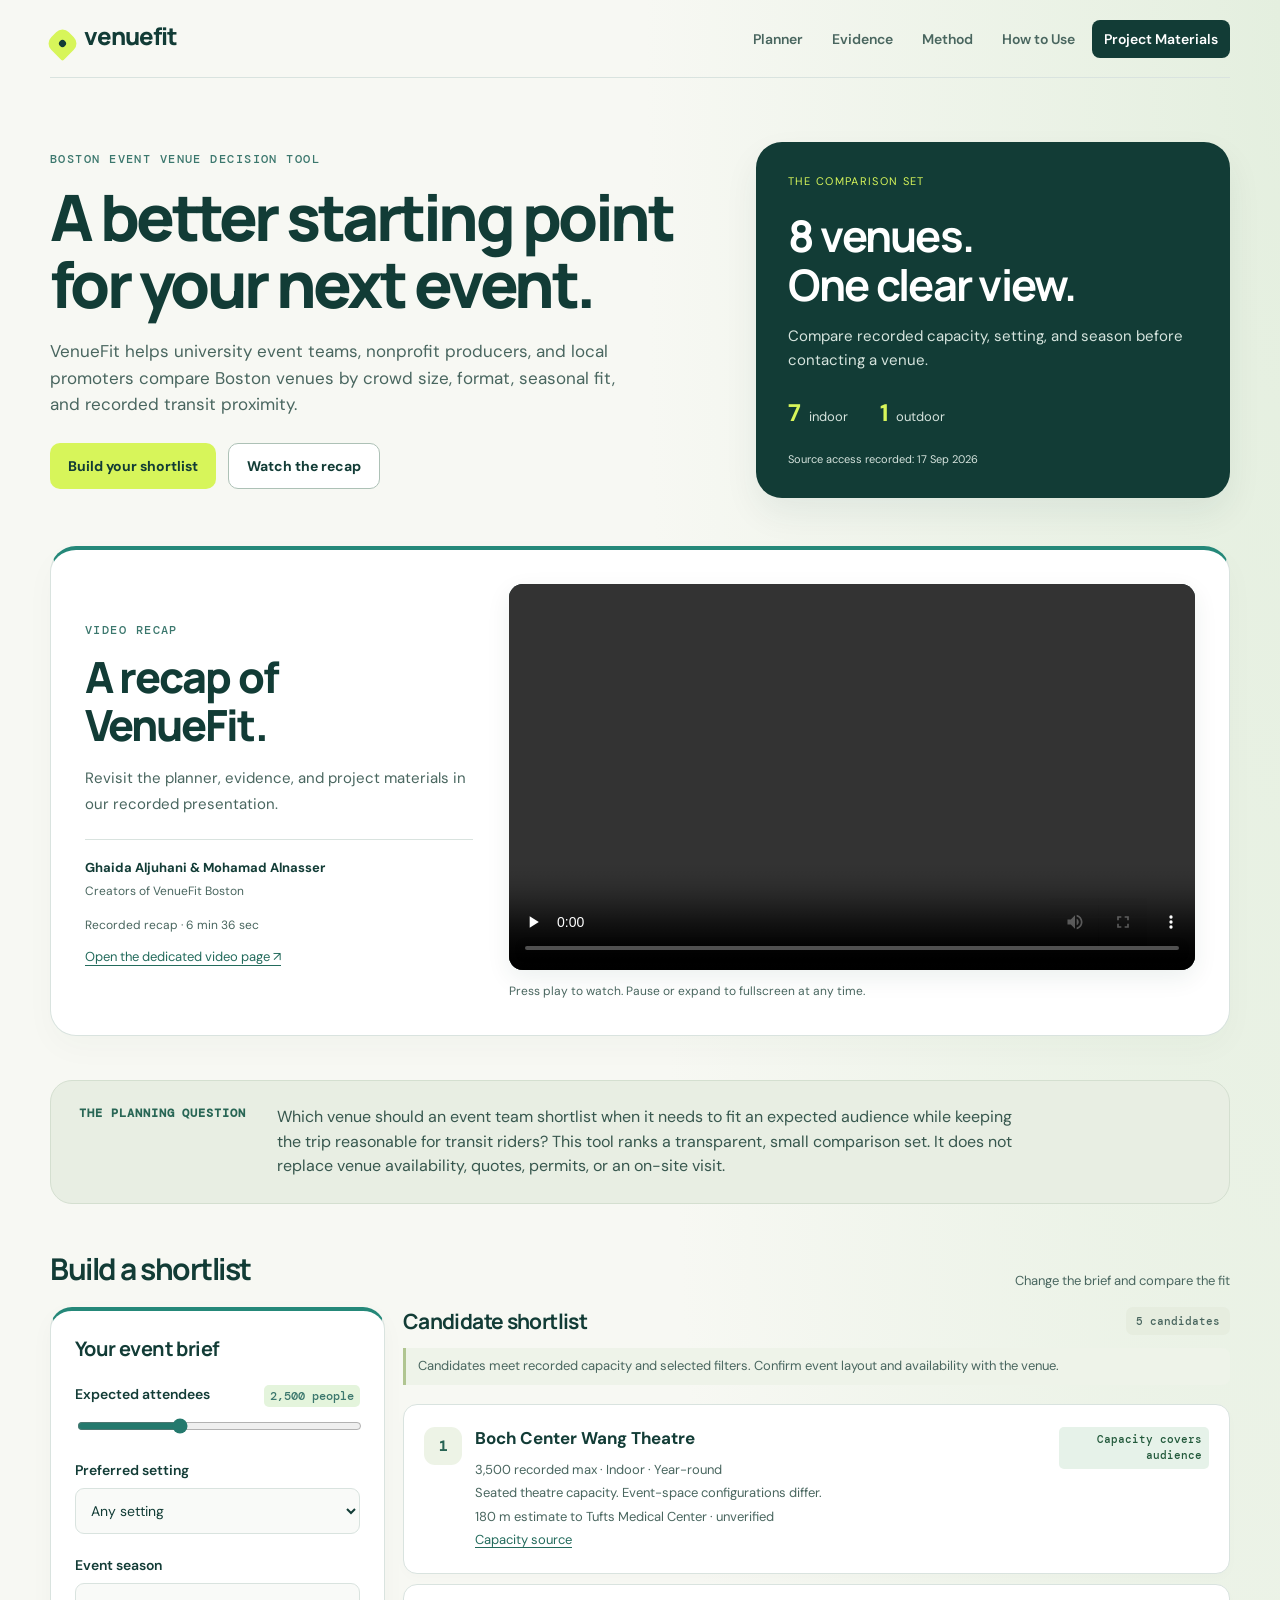
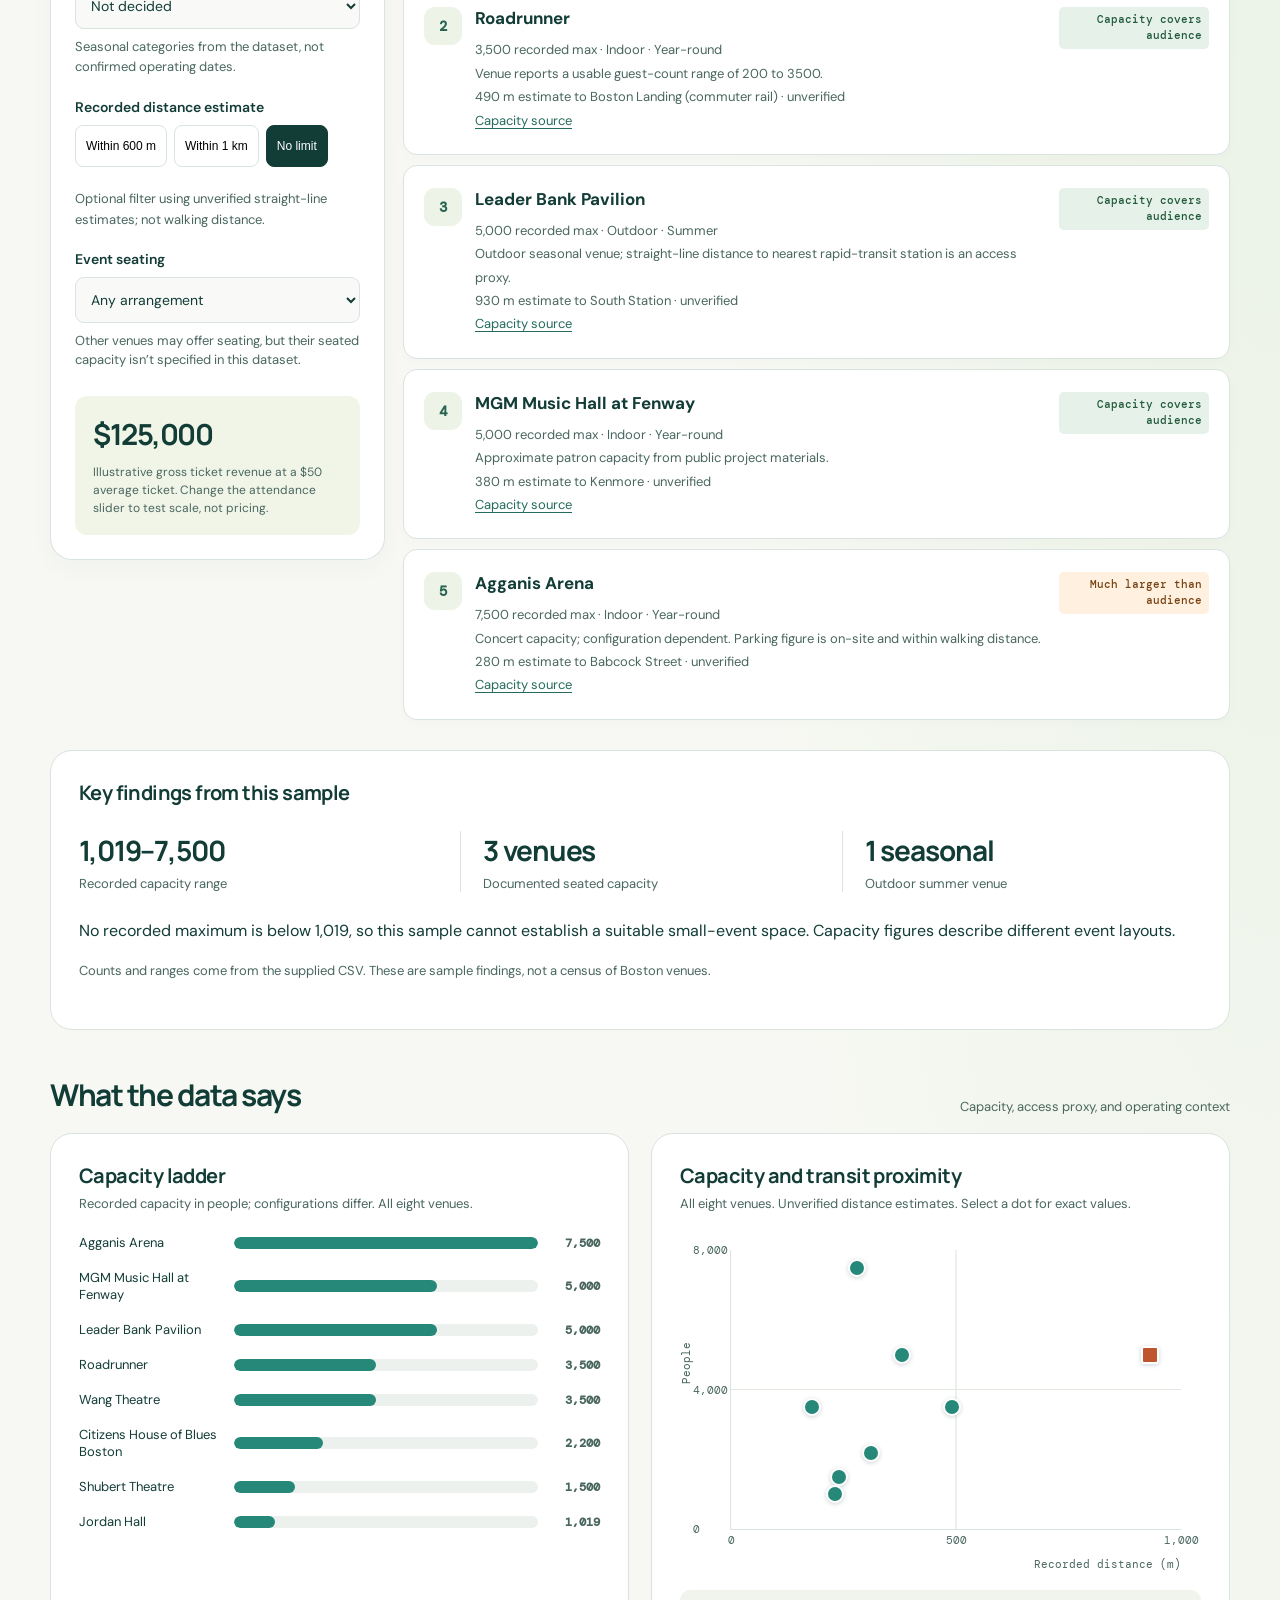
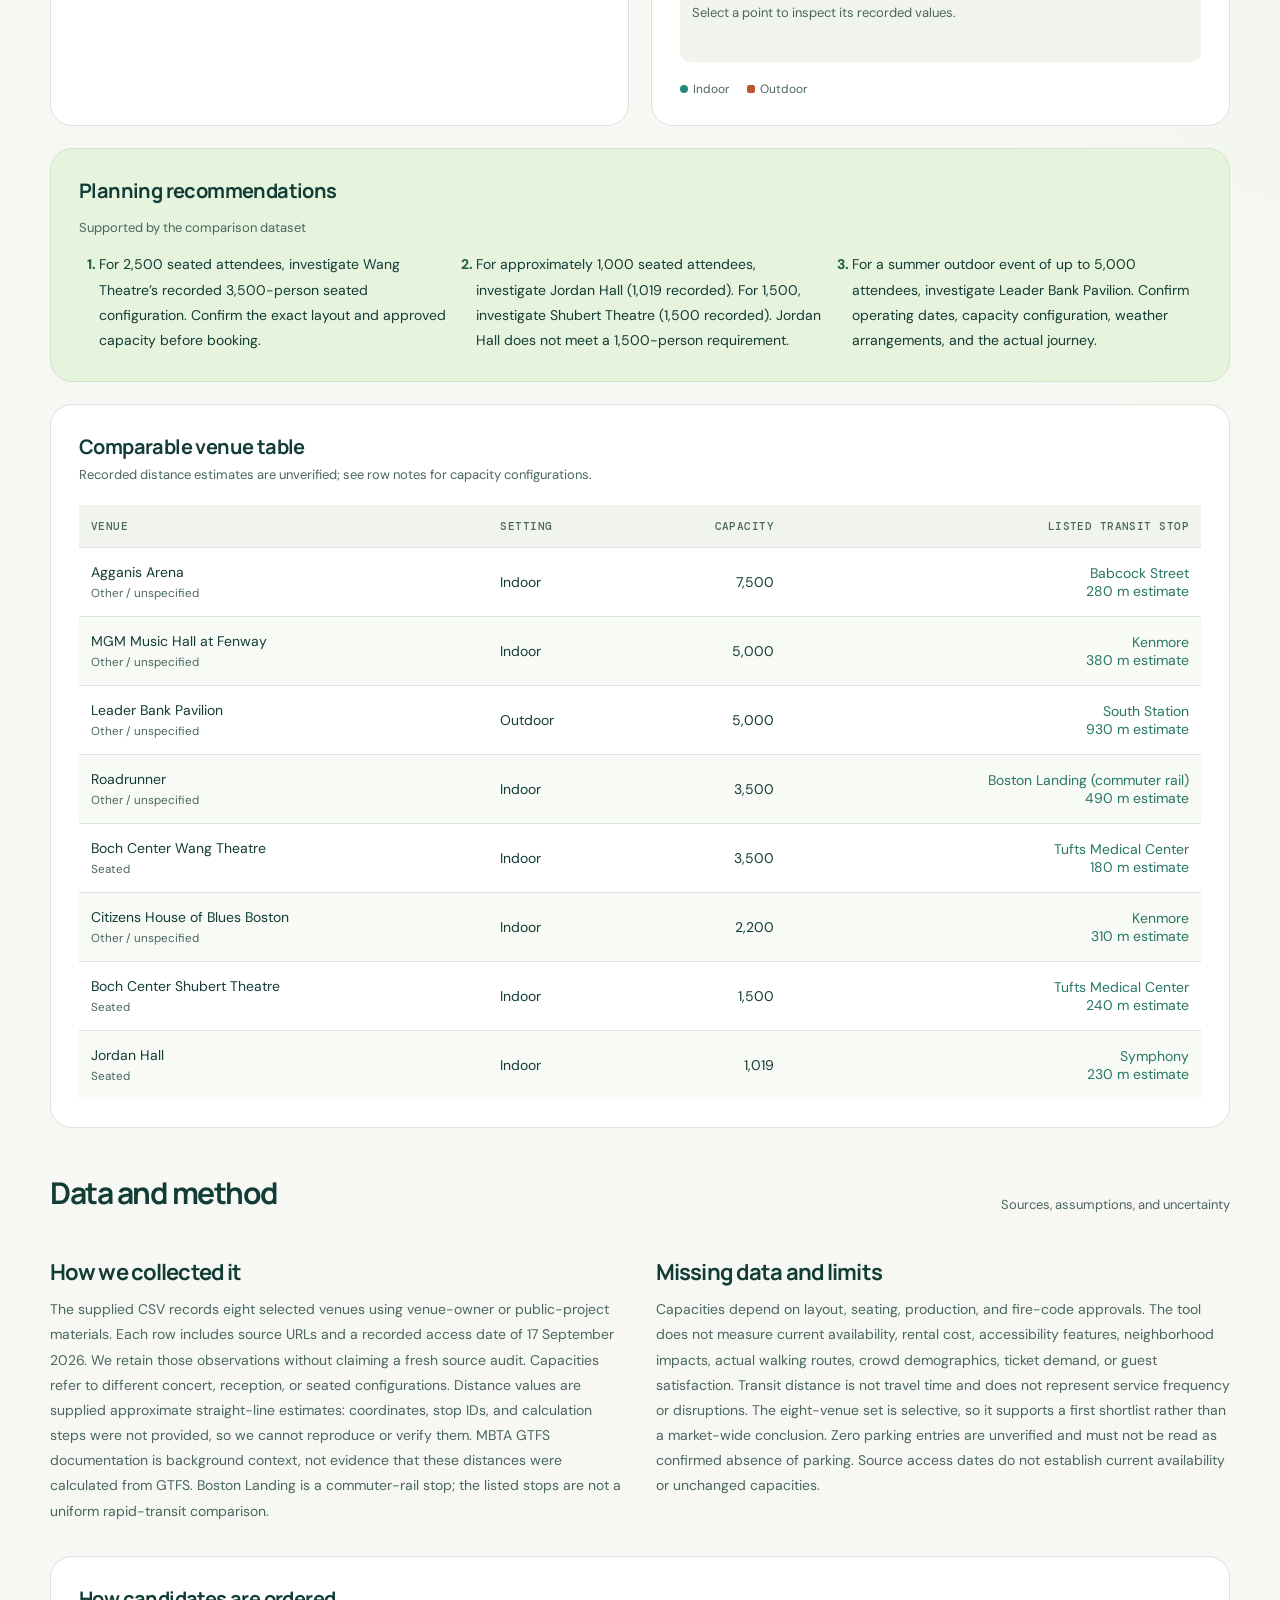
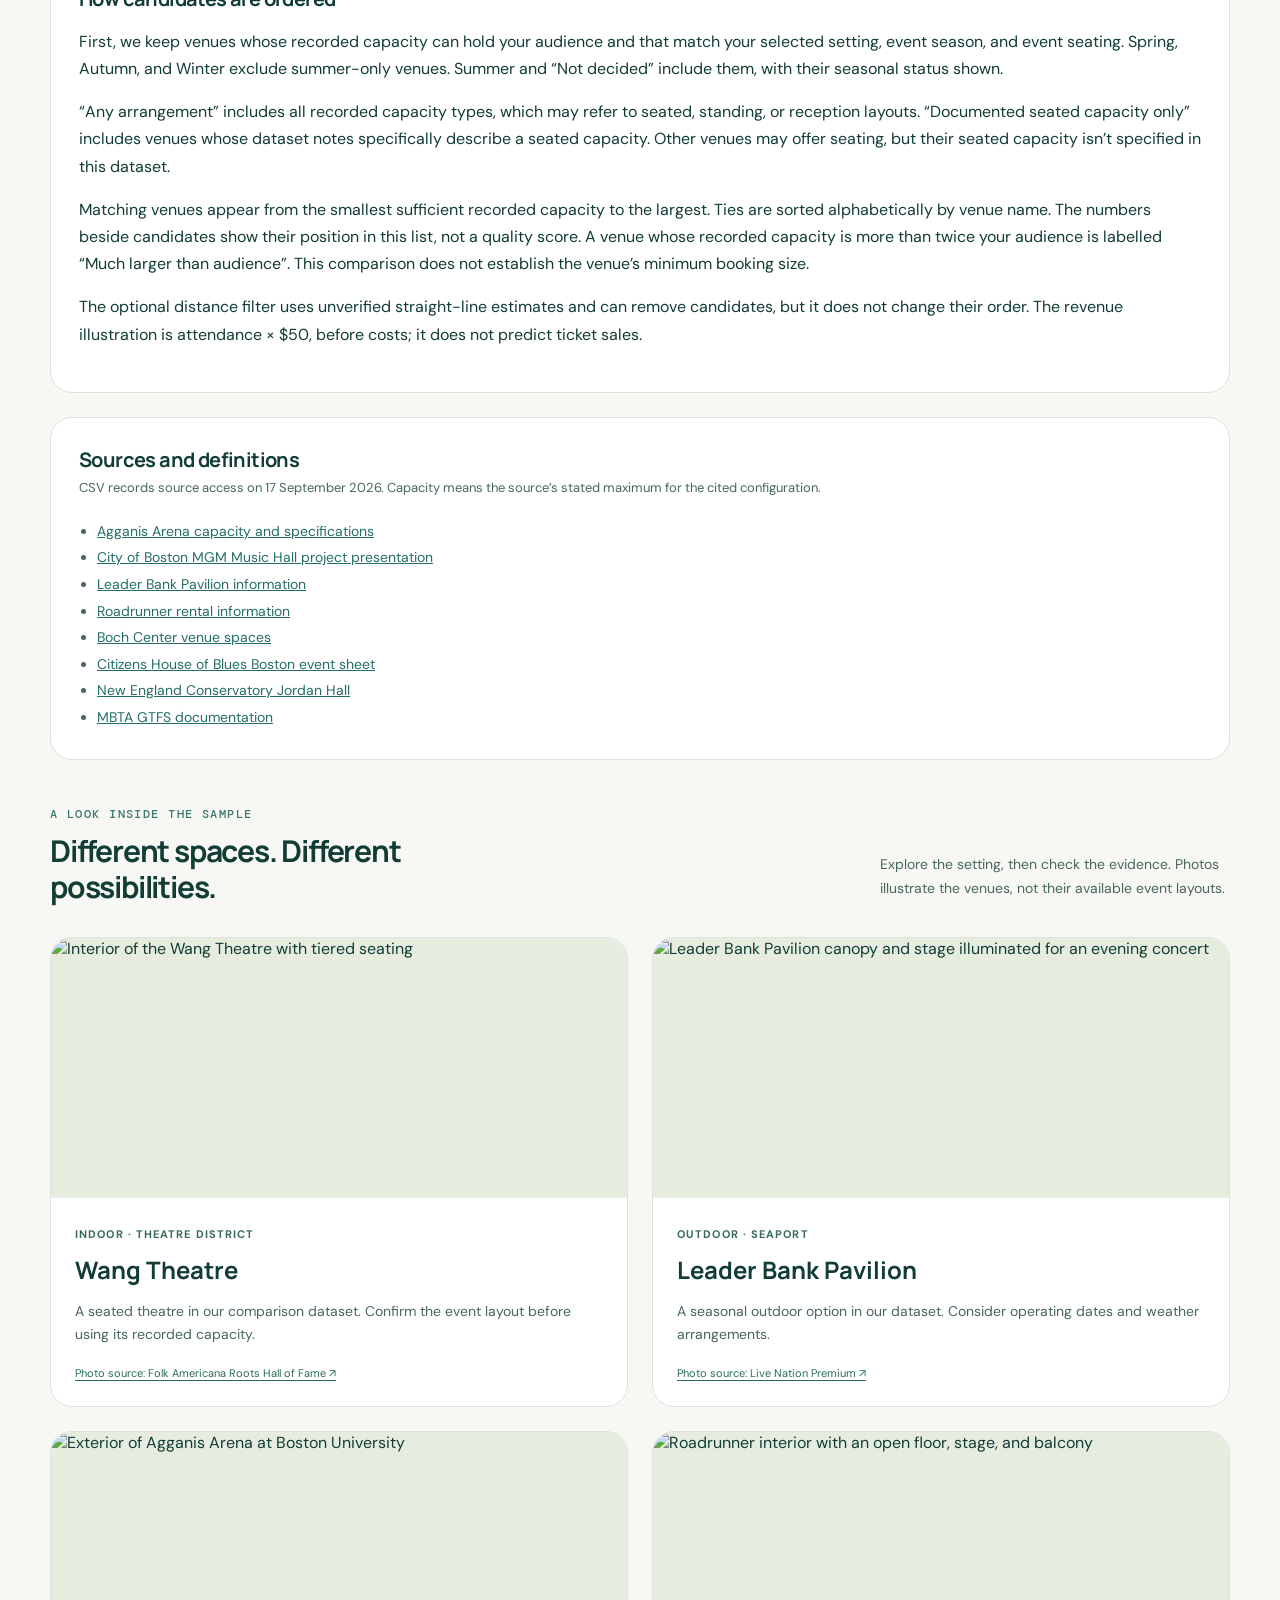
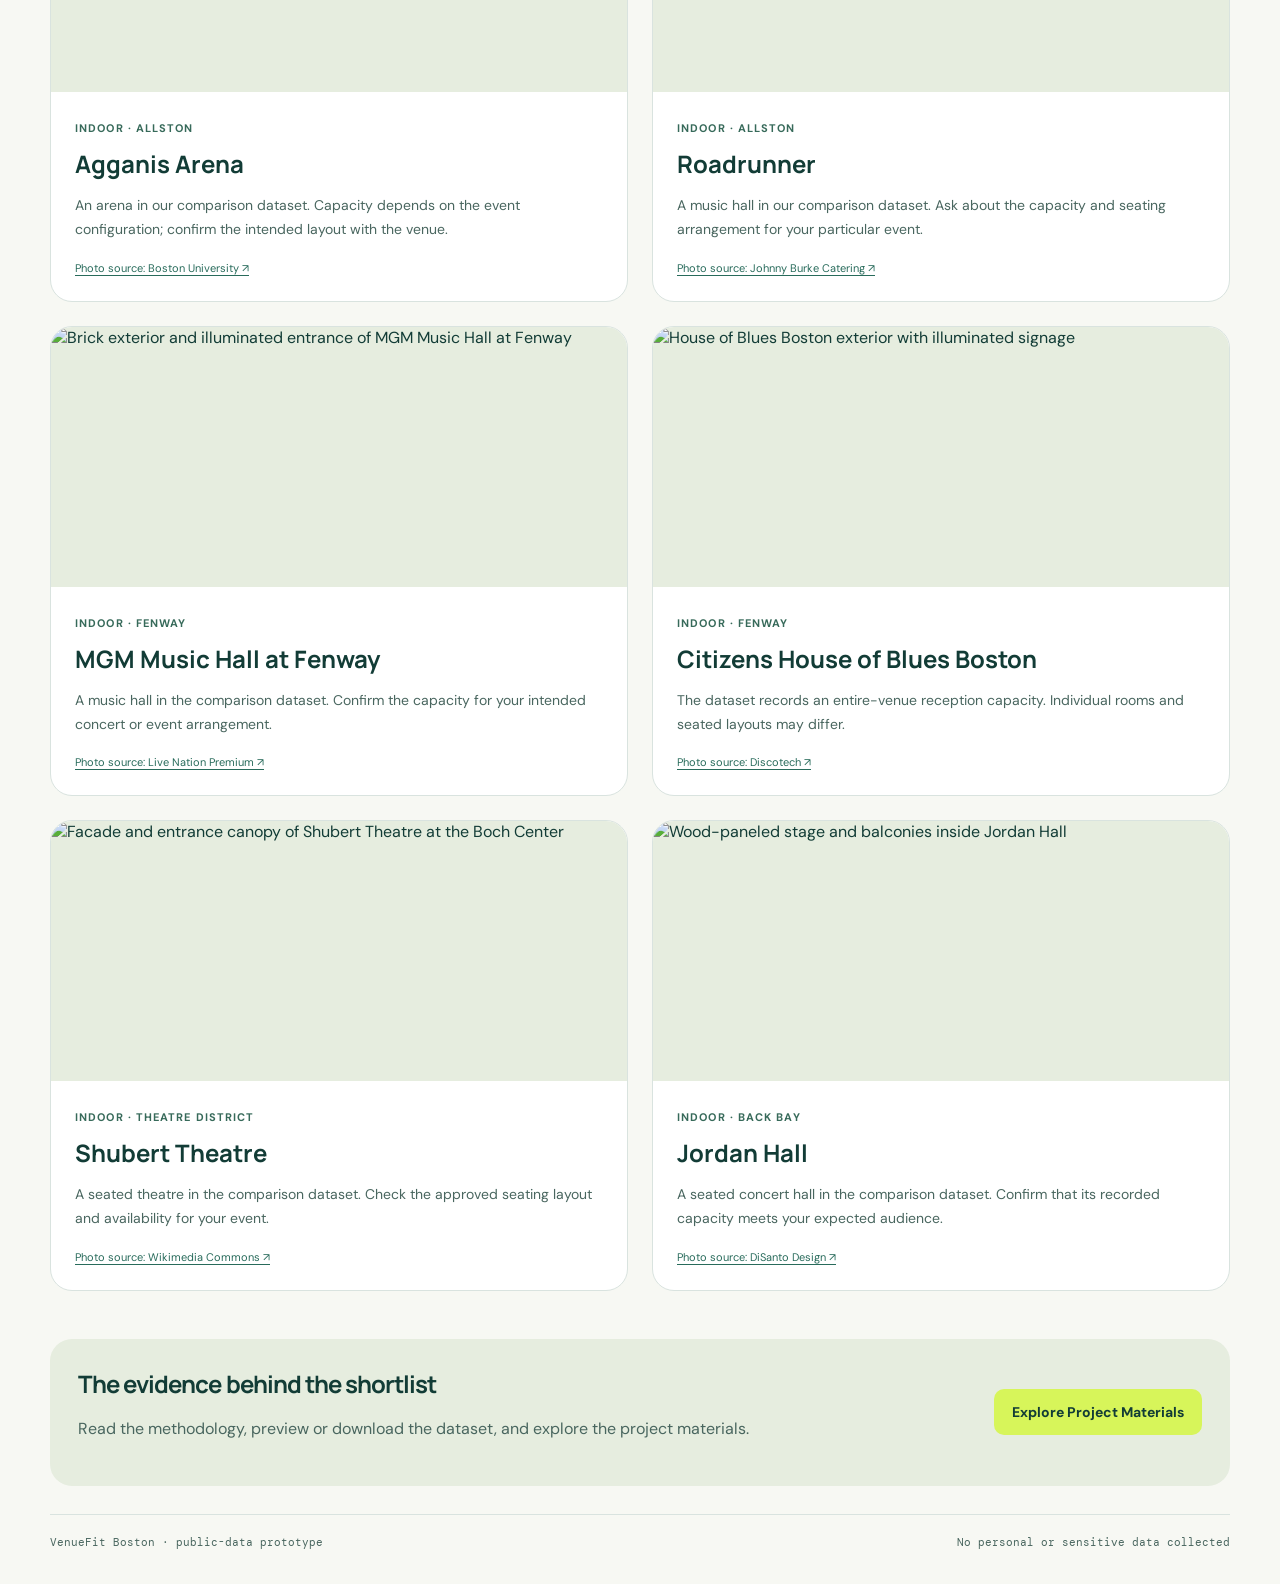
==== commit 08356b21: "“updates”" ====
--- a/index.html
+++ b/index.html
@@ -10,10 +10,12 @@
   :root{--ink:#102726;--mid:#456260;--line:#d9e3df;--paper:#f6f7f4;--surface:#fff;--lime:#d7f55a;--teal:#54c6b4;--coral:#f58662;--sun:#f9ca64;--radius:18px}*{box-sizing:border-box}html{scroll-behavior:smooth}body{margin:0;background:var(--paper);color:var(--ink);font-family:"DM Sans",system-ui,sans-serif}.wrap{width:min(1180px,calc(100% - 40px));margin:auto}nav{height:78px;display:flex;align-items:center;justify-content:space-between;border-bottom:1px solid var(--line)}.brand{font:800 20px Manrope,sans-serif;letter-spacing:-1px}.pin{display:inline-grid;place-items:center;width:25px;height:25px;border-radius:9px 9px 9px 2px;background:var(--lime);transform:rotate(-45deg);margin-right:9px}.pin:after{content:"";width:7px;height:7px;background:var(--ink);border-radius:50%}.pin+span{display:inline-block;transform:translateY(-2px)}nav a{color:var(--mid);text-decoration:none;font:12px "DM Mono",monospace;margin-left:22px}nav a:hover{color:var(--ink)}.hero{padding:68px 0 46px;display:grid;grid-template-columns:1.25fr .75fr;gap:50px}.kicker{font:500 11px "DM Mono",monospace;letter-spacing:.12em;text-transform:uppercase;color:#3b776d}.hero h1{font:800 clamp(42px,6vw,78px)/.97 Manrope,sans-serif;letter-spacing:-.065em;max-width:730px;margin:16px 0 20px}.hero p{color:var(--mid);font-size:17px;line-height:1.55;max-width:570px;margin:0}.hero-aside{align-self:end;border-left:1px solid var(--line);padding-left:32px}.hero-aside strong{display:block;font:700 52px/.9 Manrope,sans-serif;letter-spacing:-.06em}.hero-aside span{display:block;font-size:13px;color:var(--mid);margin-top:10px}.intro{background:var(--ink);color:#f4f8f2;border-radius:var(--radius);padding:28px 32px;display:grid;grid-template-columns:180px 1fr;gap:18px;margin-bottom:50px}.intro b{font:600 12px "DM Mono",monospace;letter-spacing:.08em;text-transform:uppercase;color:var(--lime)}.intro p{margin:0;line-height:1.55;color:#d7e3db;max-width:760px}.section-head{display:flex;align-items:end;justify-content:space-between;margin:44px 0 18px}.section-head h2{font:700 27px Manrope,sans-serif;letter-spacing:-.05em;margin:0}.section-head p{font-size:13px;color:var(--mid);margin:0}.planner{display:grid;grid-template-columns:335px 1fr;gap:18px}.controls,.panel{background:var(--surface);border:1px solid var(--line);border-radius:var(--radius)}.controls{padding:24px;height:max-content;position:sticky;top:16px}.controls h3{font:700 17px Manrope;margin:0 0 23px;letter-spacing:-.03em}.field{margin:0 0 22px}.field label{display:flex;justify-content:space-between;font-size:13px;font-weight:600;margin-bottom:9px}.field output{font:500 12px "DM Mono",monospace;color:#3b776d;background:#e4f4dc;padding:3px 6px;border-radius:5px}input[type=range]{width:100%;accent-color:#24796d}select{width:100%;border:1px solid var(--line);border-radius:9px;padding:11px;background:#f9faf8;color:var(--ink);font:14px "DM Sans"}.switches{display:flex;gap:7px;flex-wrap:wrap}.switch{border:1px solid var(--line);border-radius:8px;padding:8px 10px;background:#fff;font-size:12px;cursor:pointer}.switch.active{background:var(--ink);border-color:var(--ink);color:white}.calc{border-top:1px solid var(--line);padding-top:19px;margin-top:26px}.calc p{font-size:12px;color:var(--mid);line-height:1.5;margin:9px 0 0}.calc strong{font:700 26px Manrope;letter-spacing:-.05em}.result-top{display:flex;justify-content:space-between;align-items:center;margin-bottom:13px}.result-top h3{margin:0;font:700 17px Manrope;letter-spacing:-.03em}.count{font:500 11px "DM Mono",monospace;color:var(--mid)}.venue-list{display:grid;gap:10px}.venue{border:1px solid var(--line);border-radius:14px;padding:15px 16px;display:grid;grid-template-columns:39px 1fr auto;gap:12px;align-items:center;transition:.18s}.venue:hover{border-color:#98b7ae;transform:translateY(-1px)}.score{width:38px;height:38px;border-radius:11px;display:grid;place-items:center;background:#e4f4dc;color:#286454;font:600 12px "DM Mono",monospace}.venue h4{margin:0 0 4px;font-size:14px}.venue p{margin:0;color:var(--mid);font-size:12px}.tag{font:500 11px "DM Mono",monospace;padding:5px 7px;border-radius:5px;background:#f0f2ee;color:var(--mid);text-align:right}.tag.good{background:#e3f4dc;color:#28705c}.insights{display:grid;grid-template-columns:1.2fr .8fr;gap:18px}.panel{padding:24px}.panel h3{font:700 16px Manrope;margin:0 0 4px;letter-spacing:-.03em}.sub{font-size:12px;color:var(--mid);margin:0 0 19px}.bar-row{display:grid;grid-template-columns:125px 1fr 44px;gap:10px;align-items:center;margin:12px 0;font-size:12px}.track{height:9px;background:#edf1ee;border-radius:10px;overflow:hidden}.fill{height:100%;background:var(--teal);border-radius:10px}.bar-row:nth-child(4n) .fill{background:var(--sun)}.bar-row:nth-child(3n) .fill{background:var(--coral)}.bar-row span:last-child{text-align:right;color:var(--mid);font:11px "DM Mono",monospace}.scatter{height:250px;position:relative;border-bottom:1px solid var(--line);border-left:1px solid var(--line);margin:35px 16px 20px 34px;background:linear-gradient(to top,transparent 49%,#edf1ee 50%,transparent 51%)}.yaxis,.xaxis{position:absolute;font:10px "DM Mono",monospace;color:var(--mid)}.yaxis{transform:rotate(-90deg);left:-58px;top:106px}.xaxis{right:0;bottom:-23px}.dot{position:absolute;width:12px;height:12px;border:2px solid white;border-radius:50%;background:var(--teal);box-shadow:0 1px 4px #4564;cursor:default}.dot.outdoor{background:var(--coral)}.dot:hover:after{content:attr(data-name);position:absolute;white-space:nowrap;bottom:15px;left:7px;background:var(--ink);color:white;padding:5px 6px;border-radius:4px;font:10px "DM Mono",monospace;z-index:2}.legend{display:flex;gap:17px;color:var(--mid);font-size:11px}.legend i{display:inline-block;width:8px;height:8px;border-radius:50%;margin-right:5px;background:var(--teal)}.legend i.out{background:var(--coral)}.recommend{background:#e6f3dd;border-color:#cfe7c7}.recommend p{line-height:1.5;font-size:13px;margin:13px 0}.recommend ol{margin:12px 0 0;padding-left:20px;font-size:13px;line-height:1.6}.tablewrap{overflow:auto}.table{border-collapse:collapse;width:100%;font-size:12px}.table th{text-align:left;color:var(--mid);font:500 10px "DM Mono",monospace;text-transform:uppercase;letter-spacing:.04em;padding:0 10px 10px 0}.table td{padding:11px 10px 11px 0;border-top:1px solid var(--line)}.table td:nth-child(n+3),.table th:nth-child(n+3){text-align:right}.transit{color:#277664}.source-list{margin:0;padding-left:18px;font-size:12px;color:var(--mid);line-height:1.65}.source-list a{color:#256e65}.limits{display:grid;grid-template-columns:1fr 1fr;gap:24px;border-top:1px solid var(--line);margin-top:45px;padding:34px 0 55px}.limits h2{font:700 22px Manrope;letter-spacing:-.04em;margin:0 0 10px}.limits p{font-size:13px;line-height:1.6;color:var(--mid);margin:0}footer{padding:20px 0 35px;border-top:1px solid var(--line);display:flex;justify-content:space-between;font:11px "DM Mono",monospace;color:var(--mid)}@media(max-width:780px){.wrap{width:min(100% - 28px,1180px)}nav a:not(:last-child){display:none}.hero{padding:47px 0 30px;display:block}.hero-aside{border-left:0;border-top:1px solid var(--line);padding:25px 0 0;margin-top:32px}.intro{display:block;padding:22px;margin-bottom:35px}.intro p{margin-top:10px}.planner,.insights{grid-template-columns:1fr}.controls{position:static}.section-head p{display:none}.limits{grid-template-columns:1fr;gap:24px}.bar-row{grid-template-columns:105px 1fr 40px}.venue{grid-template-columns:37px 1fr}.venue .tag{grid-column:2;text-align:left;width:max-content}.panel{padding:18px}footer{display:block;line-height:2}}
   .dot{padding:0;transform:translate(-50%,50%);cursor:pointer}.dot:hover:after{display:none}.dot:focus-visible{outline:3px solid var(--ink);outline-offset:3px}.tick{position:absolute;font:10px "DM Mono",monospace;color:var(--mid)}.tick.x{bottom:-18px;transform:translateX(-50%)}.tick.y{left:-38px;transform:translateY(50%)}.scatter{margin:30px 16px 55px 44px}.xaxis{bottom:-42px}.yaxis{left:-66px}.venue p{line-height:1.6}.venue .tag{white-space:normal;max-width:150px}.result-top{gap:12px}.table td{min-width:65px}.table td:first-child{min-width:125px}a:focus-visible,button:focus-visible,select:focus-visible{outline:3px solid #24796d;outline-offset:3px}nav{height:auto;min-height:78px;gap:20px;flex-wrap:wrap;padding:16px 0}</style>
 <link rel="stylesheet" href="visual.css"></head>
-<body><main class="wrap">
+<body><a class="skip-link" href="#planner">Skip to planner</a><main class="wrap">
   <nav><div class="brand"><i class="pin"></i><span>venuefit</span></div><div><a href="#planner">Planner</a><a href="#evidence">Evidence</a><a href="#method">Method</a><a href="guide.html">How to Use</a><a href="deliverables.html">Project Materials</a></div></nav>
-  <section class="hero"><div><div class="kicker">Boston Event Venue Decision Tool</div><h1>A better starting point<br>for your next event.</h1><p>VenueFit helps university event teams, nonprofit producers, and local promoters compare Boston venues by crowd size, format, seasonal fit, and recorded transit proximity.</p><div class="hero-actions"><a class="action-primary" href="#planner">Build your shortlist</a><a class="action-secondary" href="#walkthrough">Watch the walkthrough</a></div></div><aside class="hero-aside"><span class="eyebrow">THE COMPARISON SET</span><strong>8 venues.<br>One clear view.</strong><p>Compare recorded capacity, setting, and season before contacting a venue.</p><div class="hero-facts"><span><b>7</b> indoor</span><span><b>1</b> outdoor</span></div><small>Source access recorded: 17 Sep 2026</small></aside></section>
-  <section class="walkthrough-feature" id="walkthrough" aria-labelledby="walkthrough-heading"><div class="walkthrough-copy"><span class="kicker">MEET THE PROJECT</span><h2 id="walkthrough-heading">See VenueFit<br>in action.</h2><p>Take a guided tour of the planner, explore the evidence, and learn what to check before choosing a venue.</p><div class="walkthrough-credit"><strong>Ghaida Aljuhani &amp; Mohamad Alnasser</strong><span>Creators of VenueFit Boston</span></div><p class="walkthrough-length">Recorded walkthrough · 6 min 36 sec</p><a href="guide.html">Open the dedicated video page ↗</a></div><div class="walkthrough-player"><video controls playsinline preload="none" aria-label="VenueFit Boston walkthrough by Ghaida Aljuhani and Mohamad Alnasser"><source src="media/venuefit-walkthrough.mp4?v=2" type="video/mp4">Your browser does not support embedded video. <a href="media/venuefit-walkthrough.mp4?v=2">Download the walkthrough</a>.</video><p>Press play to watch. Pause or expand to fullscreen at any time.</p></div></section>
+  <section class="hero"><div><div class="kicker">Boston Event Venue Decision Tool</div><h1>A better starting point<br>for your next event.</h1><p>VenueFit helps university event teams, nonprofit producers, and local promoters compare Boston venues by crowd size, format, seasonal fit, and recorded transit proximity.</p><div class="hero-actions"><a class="action-primary" href="#planner">Build your shortlist</a><a class="action-secondary" href="#walkthrough">Watch the recap</a></div></div><aside class="hero-aside"><span class="eyebrow">THE COMPARISON SET</span><strong>8 venues.<br>One clear view.</strong><p>Compare recorded capacity, setting, and season before contacting a venue.</p><div class="hero-facts"><span><b>7</b> indoor</span><span><b>1</b> outdoor</span></div><small>Source access recorded: 17 Sep 2026</small></aside></section>
+  
+
+<section class="walkthrough-feature" id="walkthrough" aria-labelledby="walkthrough-heading"><div class="walkthrough-copy"><span class="kicker">VIDEO RECAP</span><h2 id="walkthrough-heading">A recap of<br>VenueFit.</h2><p>Revisit the planner, evidence, and project materials in our recorded presentation.</p><div class="walkthrough-credit"><strong>Ghaida Aljuhani &amp; Mohamad Alnasser</strong><span>Creators of VenueFit Boston</span></div><p class="walkthrough-length">Recorded recap · 6 min 36 sec</p><a href="guide.html">Open the dedicated video page ↗</a></div><div class="walkthrough-player"><video controls playsinline preload="none" aria-label="VenueFit Boston walkthrough by Ghaida Aljuhani and Mohamad Alnasser"><source src="media/venuefit-walkthrough.mp4?v=2" type="video/mp4">Your browser does not support embedded video. <a href="media/venuefit-walkthrough.mp4?v=2">Download the walkthrough</a>.</video><p>Press play to watch. Pause or expand to fullscreen at any time.</p></div></section>
 <section class="intro"><b>The planning question</b><p>Which venue should an event team shortlist when it needs to fit an expected audience while keeping the trip reasonable for transit riders? This tool ranks a transparent, small comparison set. It does not replace venue availability, quotes, permits, or an on-site visit.</p></section>
   <div class="section-head" id="planner"><h2>Build a shortlist</h2><p>Change the brief and compare the fit</p></div>
   <section class="planner"><aside class="controls"><h3>Your event brief</h3><div class="field"><label for="attendees">Expected attendees <output id="attendeeOut">2,500 people</output></label><input id="attendees" type="range" min="25" max="7000" step="25" value="2500"></div><div class="field"><label for="format">Preferred setting</label><select id="format"><option value="Any">Any setting</option><option value="Indoor">Indoor</option><option value="Outdoor">Outdoor</option></select></div><div class="field"><label for="season">Event season</label><select id="season"><option value="Any">Not decided</option><option value="Spring">Spring</option><option value="Summer">Summer</option><option value="Autumn">Autumn</option><option value="Winter">Winter</option></select><p class="sub">Seasonal categories from the dataset, not confirmed operating dates.</p></div><div class="field"><label>Recorded distance estimate</label><div class="switches"><button class="switch" aria-pressed="false" data-distance="600">Within 600 m</button><button class="switch" aria-pressed="false" data-distance="1000">Within 1 km</button><button class="switch active" aria-pressed="true" data-distance="99999">No limit</button></div></div><p class="sub">Optional filter using unverified straight-line estimates; not walking distance.</p><div class="field"><label for="configuration">Event seating</label><select id="configuration" aria-describedby="seatingHelp"><option value="Any">Any arrangement</option><option value="Seated">Documented seated capacity only</option></select><p id="seatingHelp" class="sub">Other venues may offer seating, but their seated capacity isn’t specified in this dataset.</p></div><div class="calc"><strong id="revenue">$125,000</strong><p>Illustrative gross ticket revenue at a $50 average ticket. Change the attendance slider to test scale, not pricing.</p></div></aside><section><div class="result-top"><h3>Candidate shortlist</h3><span class="count" id="resultCount"></span></div><p id="sampleNotice" class="sub" role="status"></p><div id="venueList" class="venue-list" aria-live="polite"></div></section></section>
@@ -22,5 +24,7 @@
   <section class="section-head" id="method"><h2>Data and method</h2><p>Sources, assumptions, and uncertainty</p></section>
   <section class="limits"><div><h2>How we collected it</h2><p>The supplied CSV records eight selected venues using venue-owner or public-project materials. Each row includes source URLs and a recorded access date of 17 September 2026. We retain those observations without claiming a fresh source audit. Capacities refer to different concert, reception, or seated configurations. Distance values are supplied approximate straight-line estimates: coordinates, stop IDs, and calculation steps were not provided, so we cannot reproduce or verify them. MBTA GTFS documentation is background context, not evidence that these distances were calculated from GTFS. Boston Landing is a commuter-rail stop; the listed stops are not a uniform rapid-transit comparison.</p></div><div><h2>Missing data and limits</h2><p>Capacities depend on layout, seating, production, and fire-code approvals. The tool does not measure current availability, rental cost, accessibility features, neighborhood impacts, actual walking routes, crowd demographics, ticket demand, or guest satisfaction. Transit distance is not travel time and does not represent service frequency or disruptions. The eight-venue set is selective, so it supports a first shortlist rather than a market-wide conclusion. Zero parking entries are unverified and must not be read as confirmed absence of parking. Source access dates do not establish current availability or unchanged capacities.</p></div></section>
   <section class="panel" style="margin-bottom:24px"><h3>How candidates are ordered</h3><p>First, we keep venues whose recorded capacity can hold your audience and that match your selected setting, event season, and event seating. Spring, Autumn, and Winter exclude summer-only venues. Summer and “Not decided” include them, with their seasonal status shown.</p><p>“Any arrangement” includes all recorded capacity types, which may refer to seated, standing, or reception layouts. “Documented seated capacity only” includes venues whose dataset notes specifically describe a seated capacity. Other venues may offer seating, but their seated capacity isn’t specified in this dataset.</p><p>Matching venues appear from the smallest sufficient recorded capacity to the largest. Ties are sorted alphabetically by venue name. The numbers beside candidates show their position in this list, not a quality score. A venue whose recorded capacity is more than twice your audience is labelled “Much larger than audience”. This comparison does not establish the venue’s minimum booking size.</p><p>The optional distance filter uses unverified straight-line estimates and can remove candidates, but it does not change their order. The revenue illustration is attendance × $50, before costs; it does not predict ticket sales.</p></section><section class="panel" style="margin-bottom:42px"><h3>Sources and definitions</h3><p class="sub">CSV records source access on 17 September 2026. Capacity means the source’s stated maximum for the cited configuration.</p><ul class="source-list"><li><a href="https://www.agganisarena.com/business-opportunities/book-the-arena/capacity-specifications/" target="_blank" rel="noreferrer">Agganis Arena capacity and specifications</a></li><li><a href="https://www.boston.gov/sites/default/files/file/2021/06/MGM%20Music%20Hall_PowerPoint_Special%20Presentation_Revised.pdf" target="_blank" rel="noreferrer">City of Boston MGM Music Hall project presentation</a></li><li><a href="https://www.leaderbank.com/about/leader-bank-pavilion" target="_blank" rel="noreferrer">Leader Bank Pavilion information</a></li><li><a href="https://roadrunnerboston.com/rental-info/" target="_blank" rel="noreferrer">Roadrunner rental information</a></li><li><a href="https://www.bochcenter.org/host-an-event/private-events/our-spaces" target="_blank" rel="noreferrer">Boch Center venue spaces</a></li><li><a href="https://mavenprodcontenthobv2.blob.core.windows.net/media/houseofblues_bos/Special_Events/OneSheet/HOBBostonOne-Sheet.pdf" target="_blank" rel="noreferrer">Citizens House of Blues Boston event sheet</a></li><li><a href="https://necmusic.edu/venues/jordan-hall/" target="_blank" rel="noreferrer">New England Conservatory Jordan Hall</a></li><li><a href="https://github.com/mbta/gtfs-documentation/blob/master/reference/gtfs.md" target="_blank" rel="noreferrer">MBTA GTFS documentation</a></li></ul></section>
-  <section class="resources-banner"><div><h2>The evidence behind the shortlist</h2><p>Read the methodology, preview or download the dataset, and explore the project materials.</p></div><a class="action-primary" href="deliverables.html">Explore Project Materials</a></section><footer><span>VenueFit Boston · public-data prototype</span><span>No personal or sensitive data collected</span></footer>
+  <section class="venue-stories" aria-labelledby="stories-title"><div class="stories-heading"><div><span class="kicker">A LOOK INSIDE THE SAMPLE</span><h2 id="stories-title">Different spaces. Different possibilities.</h2></div><p>Explore the setting, then check the evidence. Photos illustrate the venues, not their available event layouts.</p></div><div class="stories-grid"><figure><img src="https://www.folkamericanarootshalloffame.org/assets/img/event-thumb-63fcca96cb.jpg" alt="Interior of the Wang Theatre with tiered seating" loading="lazy" width="800" height="600" referrerpolicy="no-referrer"><figcaption><span class="story-category">INDOOR · THEATRE DISTRICT</span><h3>Wang Theatre</h3><p>A seated theatre in our comparison dataset. Confirm the event layout before using its recorded capacity.</p><a href="https://www.folkamericanarootshalloffame.org/news/detail/musicamerica" target="_blank" rel="noreferrer">Photo source: Folk Americana Roots Hall of Fame ↗</a></figcaption></figure><figure><img src="https://mavenprodcontent.blob.core.windows.net/media/lnPremium/Venue-Images/Leader-Bank-Pavilion/leaderbankpavillion-1.jpg" alt="Leader Bank Pavilion canopy and stage illuminated for an evening concert" loading="lazy" width="800" height="600" referrerpolicy="no-referrer"><figcaption><span class="story-category">OUTDOOR · SEAPORT</span><h3>Leader Bank Pavilion</h3><p>A seasonal outdoor option in our dataset. Consider operating dates and weather arrangements.</p><a href="https://premium.livenation.com/venue/leader-bank-pavilion" target="_blank" rel="noreferrer">Photo source: Live Nation Premium ↗</a></figcaption></figure><figure><img src="https://www.bu.edu/files/2023/11/genericphoto-1024x400.jpg" alt="Exterior of Agganis Arena at Boston University" loading="lazy" width="800" height="600" referrerpolicy="no-referrer"><figcaption><span class="story-category">INDOOR · ALLSTON</span><h3>Agganis Arena</h3><p>An arena in our comparison dataset. Capacity depends on the event configuration; confirm the intended layout with the venue.</p><a href="https://www.bu.edu/campus-life/" target="_blank" rel="noreferrer">Photo source: Boston University ↗</a></figcaption></figure><figure><img src="https://johnnyburkecatering.com/wp-content/uploads/2023/04/Roundrunner-3.jpg" alt="Roadrunner interior with an open floor, stage, and balcony" loading="lazy" width="800" height="600" referrerpolicy="no-referrer"><figcaption><span class="story-category">INDOOR · ALLSTON</span><h3>Roadrunner</h3><p>A music hall in our comparison dataset. Ask about the capacity and seating arrangement for your particular event.</p><a href="https://johnnyburkecatering.com/venue/roadrunner/" target="_blank" rel="noreferrer">Photo source: Johnny Burke Catering ↗</a></figcaption></figure><figure><img src="https://mavenprodcontent.blob.core.windows.net/media/lnPremium/Venue-Images/MGM-Music-Hall-at-Fenway/MGM%20Music%20Hall%20exterior%20.jpg" alt="Brick exterior and illuminated entrance of MGM Music Hall at Fenway" loading="lazy" width="800" height="600" referrerpolicy="no-referrer"><figcaption><span class="story-category">INDOOR · FENWAY</span><h3>MGM Music Hall at Fenway</h3><p>A music hall in the comparison dataset. Confirm the capacity for your intended concert or event arrangement.</p><a href="https://premium.livenation.com/venue/mgm-music-hall-at-fenway" target="_blank" rel="noreferrer">Photo source: Live Nation Premium ↗</a></figcaption></figure><figure><img src="https://images.discotech.me/venue/None/c433311a-8d95-4539-b2ac-ec5ff22dfcbf.jpg" alt="House of Blues Boston exterior with illuminated signage" loading="lazy" width="800" height="600" referrerpolicy="no-referrer"><figcaption><span class="story-category">INDOOR · FENWAY</span><h3>Citizens House of Blues Boston</h3><p>The dataset records an entire-venue reception capacity. Individual rooms and seated layouts may differ.</p><a href="https://app.discotech.me/boston/house-of-blues/" target="_blank" rel="noreferrer">Photo source: Discotech ↗</a></figcaption></figure><figure><img src="https://upload.wikimedia.org/wikipedia/commons/4/44/Shubert_Theatre_at_the_Boch_Center.jpg" alt="Facade and entrance canopy of Shubert Theatre at the Boch Center" loading="lazy" width="800" height="600" referrerpolicy="no-referrer"><figcaption><span class="story-category">INDOOR · THEATRE DISTRICT</span><h3>Shubert Theatre</h3><p>A seated theatre in the comparison dataset. Check the approved seating layout and availability for your event.</p><a href="https://commons.wikimedia.org/wiki/File:Shubert_Theatre_at_the_Boch_Center.jpg" target="_blank" rel="noreferrer">Photo source: Wikimedia Commons ↗</a></figcaption></figure><figure><img src="https://images.squarespace-cdn.com/content/v1/5ba843b6ca525b390555bb10/1652111912870-XCXVV8S5PN8WIF43CSQX/boston-new-england-conservatory.jpg?format=1500w" alt="Wood-paneled stage and balconies inside Jordan Hall" loading="lazy" width="800" height="600" referrerpolicy="no-referrer"><figcaption><span class="story-category">INDOOR · BACK BAY</span><h3>Jordan Hall</h3><p>A seated concert hall in the comparison dataset. Confirm that its recorded capacity meets your expected audience.</p><a href="https://www.disantodesign.com/neconservatory" target="_blank" rel="noreferrer">Photo source: DiSanto Design ↗</a></figcaption></figure></div></section>
+
+<section class="resources-banner"><div><h2>The evidence behind the shortlist</h2><p>Read the methodology, preview or download the dataset, and explore the project materials.</p></div><a class="action-primary" href="deliverables.html">Explore Project Materials</a></section><footer><span>VenueFit Boston · public-data prototype</span><span>No personal or sensitive data collected</span></footer>
 </main><script src="data/venues-data.js"></script><script src="app.js"></script></body></html>
--- a/visual.css
+++ b/visual.css
@@ -3,3 +3,7 @@
 @media(max-width:780px){nav a:not(:last-child){display:inline-flex}nav{gap:15px}nav>div:last-child{width:100%}nav a{font-size:13px;padding:10px}.hero{display:block;padding:36px 0 28px}.hero-aside{margin-top:30px;padding:26px}.hero-aside strong{font-size:36px}.hero-facts{margin-top:8px}.hero-aside .eyebrow{margin-bottom:16px}.planner,.insights{grid-template-columns:1fr}.controls{position:static}.recommend ol{grid-template-columns:1fr;gap:16px}.finding-metrics{grid-template-columns:1fr;gap:18px}.finding-metrics>div+div{border:0;border-top:1px solid #d9e3df;padding:18px 0 0}.finding-metrics strong{font-size:28px}.venue{padding:18px 16px}.venue .tag{width:auto;justify-self:start;max-width:100%}.panel{padding:22px 18px}.bar-row{grid-template-columns:110px 1fr 48px;gap:8px;font-size:12px}.resources-banner{display:block;padding:24px}.resources-banner a{margin-top:8px}.result-top{align-items:start;flex-wrap:wrap}.table{min-width:550px}.section-head h2{font-size:27px}}@media(prefers-reduced-motion:reduce){html{scroll-behavior:auto}.venue{transition:none}.venue:hover{transform:none}}
 
 .walkthrough-feature{display:grid;grid-template-columns:.85fr 1.5fr;gap:36px;align-items:center;margin:8px 0 44px;padding:34px;background:#fff;border:1px solid #d9e3df;border-radius:26px;box-shadow:0 12px 32px #123c3607;scroll-margin-top:24px}.walkthrough-copy h2{font:800 clamp(30px,3.4vw,43px)/1.1 Manrope,system-ui;letter-spacing:-.045em;margin:14px 0 18px}.walkthrough-copy>p{font-size:15px;line-height:1.7;color:#49665f}.walkthrough-credit{padding-top:18px;border-top:1px solid #d9e3df;margin-top:22px}.walkthrough-credit strong{display:block;font-size:13px;line-height:1.6}.walkthrough-credit span{display:block;font-size:12px;color:#49665f;margin-top:4px}.walkthrough-copy .walkthrough-length{font-size:12px;margin:16px 0 10px}.walkthrough-copy>a{font-size:13px;color:#236b5c;text-underline-offset:4px}.walkthrough-player{min-width:0}.walkthrough-player video{display:block;width:100%;aspect-ratio:16/9;object-fit:contain;background:#102726;border-radius:14px;box-shadow:0 8px 24px #123c3614}.walkthrough-player>p{font-size:12px;color:#49665f;line-height:1.6;margin:12px 0 0}@media(max-width:780px){.walkthrough-feature{grid-template-columns:1fr;gap:24px;padding:24px 18px}.walkthrough-copy h2 br{display:none}.walkthrough-copy h2{font-size:32px}.walkthrough-credit{margin-top:16px;padding-top:14px}}
+
+/* Venue photography and unified page navigation */
+.skip-link{position:absolute;left:20px;top:-100px;background:white;color:#123c36;padding:12px;z-index:20}.skip-link:focus{top:12px}.hero-aside.photo-hero{position:relative;overflow:hidden;padding:0;min-height:440px;isolation:isolate;background:#123c36}.photo-hero>img{position:absolute;inset:0;width:100%;height:100%;object-fit:cover;z-index:-2}.photo-hero:after{content:"";position:absolute;inset:0;background:linear-gradient(180deg,#10272605 10%,#102726b8 65%,#102726f5);z-index:-1}.photo-hero-caption{padding:32px;margin-top:auto}.photo-hero-caption>span{font-size:11px;letter-spacing:.15em;color:#d7f55a}.photo-hero-caption strong{font-size:44px;margin-top:14px;line-height:1.07}.photo-hero-caption p{font-size:14px;max-width:290px}.photo-hero .photo-credit{color:#e1e9e4;font-size:10px;margin:0 24px 16px;text-decoration:underline;text-underline-offset:3px}.venue-stories{margin:16px 0 48px}.stories-heading{display:flex;align-items:end;gap:32px;justify-content:space-between;margin-bottom:22px}.stories-heading h2{font:700 30px/1.2 Manrope,system-ui;letter-spacing:-.04em;max-width:510px;margin:10px 0}.stories-heading>p{max-width:350px;color:#49665f;font-size:14px;line-height:1.7}.stories-grid{display:grid;grid-template-columns:1fr 1fr;gap:24px}.stories-grid figure{margin:0;overflow:hidden;border-radius:22px;background:white;border:1px solid #d9e3df}.stories-grid img{display:block;width:100%;height:260px;object-fit:cover;background:#e6eddf}.stories-grid figcaption{padding:24px}.story-category{font-size:11px;letter-spacing:.1em;color:#376a5a;font-weight:700}.stories-grid h3{font:700 24px Manrope,system-ui;margin:10px 0}.stories-grid p{color:#49665f;line-height:1.7;font-size:14px}.stories-grid a{color:#286b5b;font-size:11px;text-underline-offset:3px}.shared-nav .site-brand{background:transparent;color:#123c36;padding:0;font:800 25px Manrope,system-ui;letter-spacing:-1px}.site-brand span{display:block;font:600 9px system-ui;letter-spacing:.12em;margin-top:5px;color:#49665f}.shared-nav{padding:18px 0;border-bottom:1px solid #d9e3df}.materials-hero{background:linear-gradient(120deg,#123c36,#235f50);color:white;border-radius:26px;padding:42px!important;margin:30px 0 24px;max-width:none!important}.materials-hero h1{color:#fff;font:750 clamp(36px,5vw,58px)/1.08 Manrope,system-ui;letter-spacing:-.04em}.materials-hero .tag{color:#d7f55a;letter-spacing:.14em}.materials-hero .intro{background:transparent;border:0;padding:0;color:#e0eae3;max-width:660px;margin-bottom:0;font-size:17px}.material-card{position:relative;padding:28px!important;border-top:0!important;box-shadow:none!important}.material-card h2{font-size:23px}.material-card a{line-height:1.7}.material-card:hover{border-color:#87ab98}.jump a:hover{background:#d7f55a}#presentation .status{background:#edf5df;padding:22px}#presentation .status strong{font-size:20px}#presentation .status a{font-weight:700}.walkthrough-feature{border-top:4px solid #258879}
+@media(max-width:780px){.hero-aside.photo-hero{min-height:380px}.photo-hero-caption{padding:26px}.photo-hero-caption strong{font-size:38px}.stories-heading{display:block}.stories-heading h2{font-size:27px}.stories-heading>p{max-width:none}.stories-grid{grid-template-columns:1fr}.stories-grid img{height:230px}.materials-hero{padding:28px 22px!important}.shared-nav .site-brand{font-size:24px}.shared-nav>div{display:flex;gap:3px;flex-wrap:wrap}.shared-nav a{font-size:12px}.stories-grid figcaption{padding:20px}}
